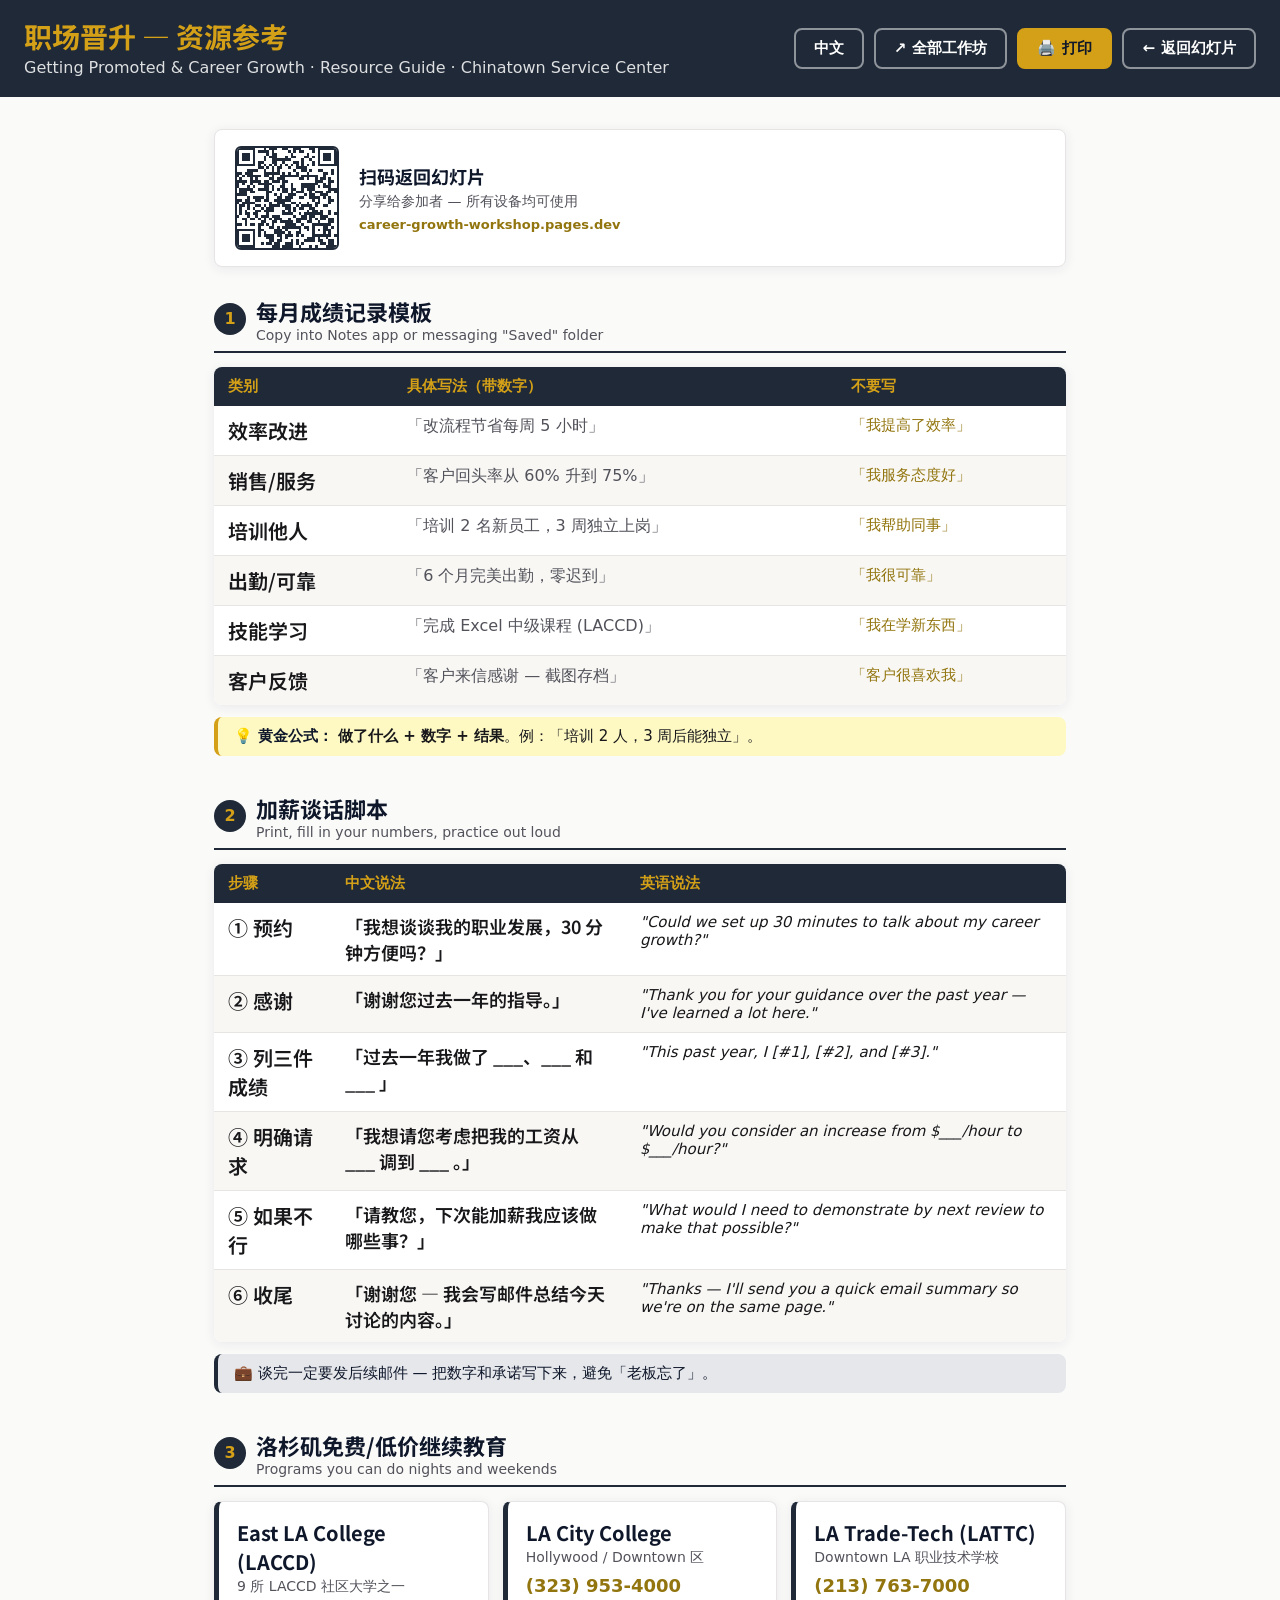
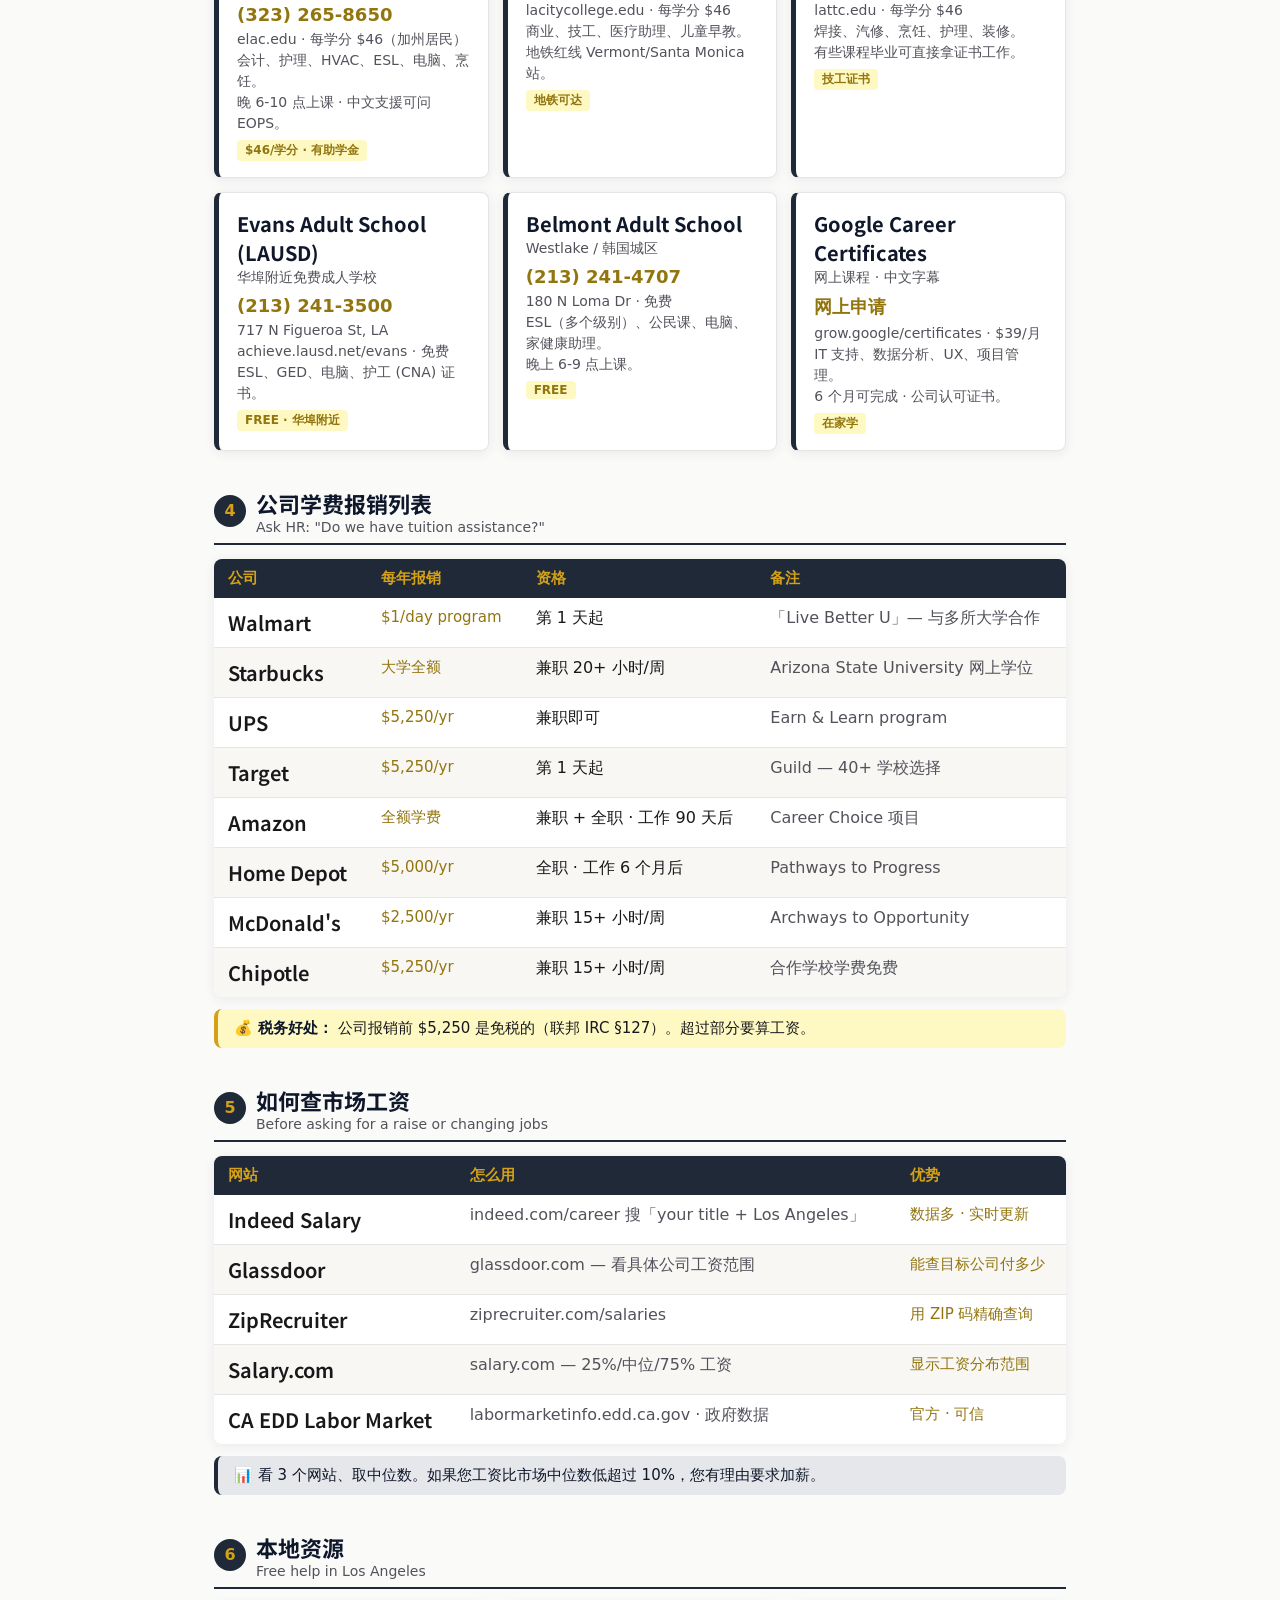
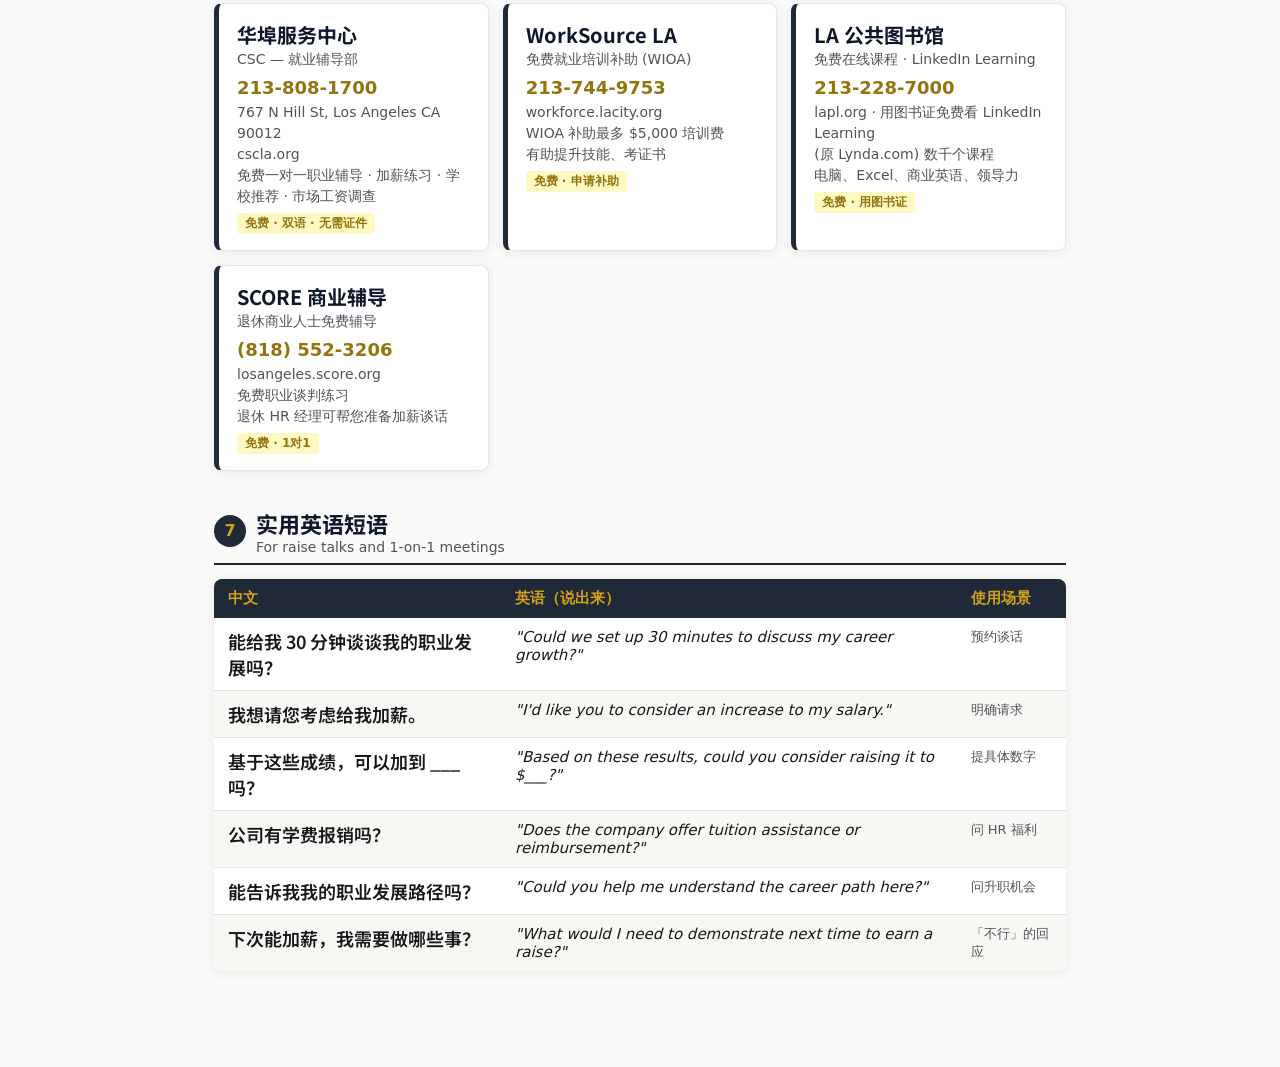
==== resources.html @ 42ffb2ee "Initial commit: 12-slide career growth workshop (W23) - Bilingual zh-CN/en, deep charcoal+gold palet" ====
<!DOCTYPE html>
<html lang="zh-CN">
<head>
  <meta charset="UTF-8">
  <meta name="viewport" content="width=device-width, initial-scale=1.0">
  <title>晋升与成长 资源 · Career Growth Resources — CSC</title>
  <meta name="description" content="Getting promoted and continuing education in LA — performance reviews, raise scripts, LACCD/LAUSD schools, employer tuition aid. Chinatown Service Center.">
  <link rel="canonical" href="https://career-growth-workshop.pages.dev/resources">
  <meta property="og:title" content="晋升与成长 资源 · Career Growth Resources — Chinatown Service Center">
  <meta property="og:description" content="Bilingual career-growth reference — review prep, raise scripts, free/low-cost LA continuing education, employer tuition assistance.">
  <meta property="og:type" content="website">
  <meta property="og:url" content="https://career-growth-workshop.pages.dev/resources">
  <meta name="twitter:card" content="summary_large_image">
  <link rel="icon" href="data:image/svg+xml,<svg xmlns='http://www.w3.org/2000/svg' viewBox='0 0 100 100'><text y='.9em' font-size='90'>📈</text></svg>">
  <link rel="preconnect" href="https://fonts.googleapis.com">
  <link rel="preconnect" href="https://fonts.gstatic.com" crossorigin>
  <link rel="stylesheet" href="https://fonts.googleapis.com/css2?family=Noto+Sans+SC:wght@400;500;700&display=swap">
  <link rel="stylesheet" href="styles.css">
  <link rel="stylesheet" href="print.css">
</head>
<body class="zh resources-body">
<a class="skip-to-main" href="#main-content">跳至主内容 · Skip to main content</a>

<header class="resources-header no-print">
  <div class="resources-title-block">
    <div class="resources-title-zh">职场晋升 — 资源参考</div>
    <div class="resources-title-en">Getting Promoted &amp; Career Growth · Resource Guide · Chinatown Service Center</div>
  </div>
  <div class="header-actions">
    <button class="btn-ghost" id="langToggle" data-action="toggle-lang" aria-label="切换语言 · Toggle language">中文</button>
    <a class="btn-ghost" href="https://csc-workshops.pages.dev" target="_blank" rel="noopener">↗ <span class="zh">全部工作坊</span><span class="en">All workshops</span></a>
    <button class="btn-primary print-btn" data-action="print">🖨️ <span class="zh">打印</span><span class="en">Print</span></button>
    <a class="btn-ghost back-link" href="index.html">← <span class="zh">返回幻灯片</span><span class="en">Back to Slides</span></a>
  </div>
</header>

<main class="resources-page" id="main-content">

  <div class="qr-top-row no-print" id="qr-top-row">
    <div id="qr-top"></div>
    <div class="qr-top-info">
      <div class="qr-top-zh"><span class="zh">扫码返回幻灯片</span><span class="en">Scan to view slides</span></div>
      <div class="qr-top-en"><span class="zh">分享给参加者 — 所有设备均可使用</span><span class="en">Share with participants — works on any device</span></div>
      <div class="qr-top-url">career-growth-workshop.pages.dev</div>
    </div>
  </div>

  <!-- ── Section 1: Wins-Tracking Template ──────────── -->
  <div class="resource-section">
    <div class="section-header">
      <div class="section-num">1</div>
      <div>
        <div class="section-title-zh"><span class="zh">每月成绩记录模板</span><span class="en">Monthly Wins Tracking Template</span></div>
        <div class="section-title-en"><span class="zh">Copy into Notes app or messaging "Saved" folder</span><span class="en">复制到手机 Notes 或微信「文件传输助手」</span></div>
      </div>
    </div>
    <table class="res-table">
      <thead>
        <tr>
          <th><span class="zh">类别</span><span class="en">Category</span></th>
          <th><span class="zh">具体写法（带数字）</span><span class="en">Concrete Examples (with numbers)</span></th>
          <th><span class="zh">不要写</span><span class="en">Avoid</span></th>
        </tr>
      </thead>
      <tbody>
        <tr>
          <td class="zh-cell"><span class="zh">效率改进</span><span class="en">Efficiency wins</span></td>
          <td class="en-cell"><span class="zh">「改流程节省每周 5 小时」</span><span class="en">"Changed process — saved 5 hours/week"</span></td>
          <td class="tip-cell"><span class="zh">「我提高了效率」</span><span class="en">"I improved efficiency"</span></td>
        </tr>
        <tr>
          <td class="zh-cell"><span class="zh">销售/服务</span><span class="en">Sales / service</span></td>
          <td class="en-cell"><span class="zh">「客户回头率从 60% 升到 75%」</span><span class="en">"Repeat customers went from 60% to 75%"</span></td>
          <td class="tip-cell"><span class="zh">「我服务态度好」</span><span class="en">"I have good service"</span></td>
        </tr>
        <tr>
          <td class="zh-cell"><span class="zh">培训他人</span><span class="en">Training others</span></td>
          <td class="en-cell"><span class="zh">「培训 2 名新员工，3 周独立上岗」</span><span class="en">"Trained 2 new hires — both ready in 3 weeks"</span></td>
          <td class="tip-cell"><span class="zh">「我帮助同事」</span><span class="en">"I help coworkers"</span></td>
        </tr>
        <tr>
          <td class="zh-cell"><span class="zh">出勤/可靠</span><span class="en">Attendance / reliability</span></td>
          <td class="en-cell"><span class="zh">「6 个月完美出勤，零迟到」</span><span class="en">"6 months perfect attendance, never late"</span></td>
          <td class="tip-cell"><span class="zh">「我很可靠」</span><span class="en">"I'm reliable"</span></td>
        </tr>
        <tr>
          <td class="zh-cell"><span class="zh">技能学习</span><span class="en">New skills</span></td>
          <td class="en-cell"><span class="zh">「完成 Excel 中级课程 (LACCD)」</span><span class="en">"Finished Excel Intermediate (LACCD)"</span></td>
          <td class="tip-cell"><span class="zh">「我在学新东西」</span><span class="en">"I'm learning new things"</span></td>
        </tr>
        <tr>
          <td class="zh-cell"><span class="zh">客户反馈</span><span class="en">Customer praise</span></td>
          <td class="en-cell"><span class="zh">「客户来信感谢 — 截图存档」</span><span class="en">"Customer thank-you letter — screenshot saved"</span></td>
          <td class="tip-cell"><span class="zh">「客户很喜欢我」</span><span class="en">"Customers like me"</span></td>
        </tr>
      </tbody>
    </table>
    <div style="margin-top:12px;background:var(--accent-light);border-left:4px solid var(--accent);border-radius:8px;padding:10px 16px;font-size:15px;">
      <strong style="color:var(--primary-dark);"><span class="zh">💡 黄金公式：</span><span class="en">💡 Formula: </span></strong>
      <span class="zh"><strong>做了什么 + 数字 + 结果</strong>。例：「培训 2 人，3 周后能独立」。</span>
      <span class="en"><strong>What I did + a number + the result</strong>. Example: "Trained 2 people; both ready in 3 weeks."</span>
    </div>
  </div>

  <!-- ── Section 2: Raise Conversation Script ────────── -->
  <div class="resource-section">
    <div class="section-header">
      <div class="section-num">2</div>
      <div>
        <div class="section-title-zh"><span class="zh">加薪谈话脚本</span><span class="en">Raise Conversation Script</span></div>
        <div class="section-title-en"><span class="zh">Print, fill in your numbers, practice out loud</span><span class="en">打印 · 填入您的数字 · 大声练习</span></div>
      </div>
    </div>
    <table class="res-table">
      <thead>
        <tr>
          <th><span class="zh">步骤</span><span class="en">Step</span></th>
          <th><span class="zh">中文说法</span><span class="en">In Chinese</span></th>
          <th><span class="zh">英语说法</span><span class="en">In English</span></th>
        </tr>
      </thead>
      <tbody>
        <tr>
          <td class="zh-cell"><span class="zh">① 预约</span><span class="en">① Book it</span></td>
          <td class="phrase-row-zh"><span class="zh">「我想谈谈我的职业发展，30 分钟方便吗？」</span><span class="en">"I'd like to discuss my career growth — do you have 30 minutes?"</span></td>
          <td class="phrase-row-en">"Could we set up 30 minutes to talk about my career growth?"</td>
        </tr>
        <tr>
          <td class="zh-cell"><span class="zh">② 感谢</span><span class="en">② Thanks</span></td>
          <td class="phrase-row-zh"><span class="zh">「谢谢您过去一年的指导。」</span><span class="en">"Thank you for your guidance this past year."</span></td>
          <td class="phrase-row-en">"Thank you for your guidance over the past year — I've learned a lot here."</td>
        </tr>
        <tr>
          <td class="zh-cell"><span class="zh">③ 列三件成绩</span><span class="en">③ 3 wins</span></td>
          <td class="phrase-row-zh"><span class="zh">「过去一年我做了 ___、___ 和 ___ 」</span><span class="en">"This year I did ___, ___, and ___."</span></td>
          <td class="phrase-row-en">"This past year, I [#1], [#2], and [#3]."</td>
        </tr>
        <tr>
          <td class="zh-cell"><span class="zh">④ 明确请求</span><span class="en">④ Specific ask</span></td>
          <td class="phrase-row-zh"><span class="zh">「我想请您考虑把我的工资从 ___ 调到 ___ 。」</span><span class="en">"I'd like you to consider raising my pay from ___ to ___."</span></td>
          <td class="phrase-row-en">"Would you consider an increase from $___/hour to $___/hour?"</td>
        </tr>
        <tr>
          <td class="zh-cell"><span class="zh">⑤ 如果不行</span><span class="en">⑤ If "no"</span></td>
          <td class="phrase-row-zh"><span class="zh">「请教您，下次能加薪我应该做哪些事？」</span><span class="en">"What would I need to show next time to earn a raise?"</span></td>
          <td class="phrase-row-en">"What would I need to demonstrate by next review to make that possible?"</td>
        </tr>
        <tr>
          <td class="zh-cell"><span class="zh">⑥ 收尾</span><span class="en">⑥ Close</span></td>
          <td class="phrase-row-zh"><span class="zh">「谢谢您 — 我会写邮件总结今天讨论的内容。」</span><span class="en">"Thank you — I'll send a quick email summary of what we discussed."</span></td>
          <td class="phrase-row-en">"Thanks — I'll send you a quick email summary so we're on the same page."</td>
        </tr>
      </tbody>
    </table>
    <div style="margin-top:12px;background:var(--primary-light);border-left:4px solid var(--primary);border-radius:8px;padding:10px 16px;font-size:15px;color:var(--primary-dark);">
      <span class="zh">💼 谈完一定要发后续邮件 — 把数字和承诺写下来，避免「老板忘了」。</span>
      <span class="en">💼 Always send a follow-up email — write down the numbers and any commitments to prevent "the boss forgot."</span>
    </div>
  </div>

  <!-- ── Section 3: Free/Low-Cost LA Continuing Ed ──── -->
  <div class="resource-section">
    <div class="section-header">
      <div class="section-num">3</div>
      <div>
        <div class="section-title-zh"><span class="zh">洛杉矶免费/低价继续教育</span><span class="en">Free / Low-Cost LA Continuing Education</span></div>
        <div class="section-title-en"><span class="zh">Programs you can do nights and weekends</span><span class="en">您可以晚上或周末上课的项目</span></div>
      </div>
    </div>
    <div class="org-cards">
      <div class="org-card">
        <div class="org-name-zh"><span class="zh">East LA College (LACCD)</span><span class="en">East LA College</span></div>
        <div class="org-name-en"><span class="zh">9 所 LACCD 社区大学之一</span><span class="en">One of 9 LACCD colleges</span></div>
        <div class="org-phone">(323) 265-8650</div>
        <div class="org-detail">
          <span class="zh">elac.edu · 每学分 $46（加州居民）<br>会计、护理、HVAC、ESL、电脑、烹饪。<br>晚 6-10 点上课 · 中文支援可问 EOPS。</span>
          <span class="en">elac.edu · $46/unit (CA residents)<br>Accounting, nursing, HVAC, ESL, computers, culinary.<br>Evening 6-10pm · Ask EOPS for Chinese support.</span>
        </div>
        <div class="org-badge"><span class="zh">$46/学分 · 有助学金</span><span class="en">$46/unit · Financial aid OK</span></div>
      </div>
      <div class="org-card">
        <div class="org-name-zh"><span class="zh">LA City College</span><span class="en">LA City College</span></div>
        <div class="org-name-en"><span class="zh">Hollywood / Downtown 区</span><span class="en">Hollywood / Downtown area</span></div>
        <div class="org-phone">(323) 953-4000</div>
        <div class="org-detail">
          <span class="zh">lacitycollege.edu · 每学分 $46<br>商业、技工、医疗助理、儿童早教。<br>地铁红线 Vermont/Santa Monica 站。</span>
          <span class="en">lacitycollege.edu · $46/unit<br>Business, trades, medical assistant, early childhood.<br>Metro Red Line — Vermont/Santa Monica station.</span>
        </div>
        <div class="org-badge"><span class="zh">地铁可达</span><span class="en">Metro accessible</span></div>
      </div>
      <div class="org-card">
        <div class="org-name-zh"><span class="zh">LA Trade-Tech (LATTC)</span><span class="en">LA Trade-Tech College</span></div>
        <div class="org-name-en"><span class="zh">Downtown LA 职业技术学校</span><span class="en">Downtown LA trade college</span></div>
        <div class="org-phone">(213) 763-7000</div>
        <div class="org-detail">
          <span class="zh">lattc.edu · 每学分 $46<br>焊接、汽修、烹饪、护理、装修。<br>有些课程毕业可直接拿证书工作。</span>
          <span class="en">lattc.edu · $46/unit<br>Welding, auto repair, culinary, nursing, construction.<br>Many programs lead to immediate certification.</span>
        </div>
        <div class="org-badge"><span class="zh">技工证书</span><span class="en">Trade certificates</span></div>
      </div>
      <div class="org-card">
        <div class="org-name-zh"><span class="zh">Evans Adult School (LAUSD)</span><span class="en">Evans Adult School</span></div>
        <div class="org-name-en"><span class="zh">华埠附近免费成人学校</span><span class="en">Free adult school near Chinatown</span></div>
        <div class="org-phone">(213) 241-3500</div>
        <div class="org-detail">
          <span class="zh">717 N Figueroa St, LA<br>achieve.lausd.net/evans · 免费<br>ESL、GED、电脑、护工 (CNA) 证书。</span>
          <span class="en">717 N Figueroa St, LA<br>achieve.lausd.net/evans · Free<br>ESL, GED, computers, CNA certificate.</span>
        </div>
        <div class="org-badge"><span class="zh">FREE · 华埠附近</span><span class="en">FREE · Near Chinatown</span></div>
      </div>
      <div class="org-card">
        <div class="org-name-zh"><span class="zh">Belmont Adult School</span><span class="en">Belmont Adult School</span></div>
        <div class="org-name-en"><span class="zh">Westlake / 韩国城区</span><span class="en">Westlake / Koreatown area</span></div>
        <div class="org-phone">(213) 241-4707</div>
        <div class="org-detail">
          <span class="zh">180 N Loma Dr · 免费<br>ESL（多个级别）、公民课、电脑、家健康助理。<br>晚上 6-9 点上课。</span>
          <span class="en">180 N Loma Dr · Free<br>ESL (multiple levels), citizenship, computers, home health aide.<br>Evening classes 6-9pm.</span>
        </div>
        <div class="org-badge"><span class="zh">FREE</span><span class="en">FREE</span></div>
      </div>
      <div class="org-card">
        <div class="org-name-zh"><span class="zh">Google Career Certificates</span><span class="en">Google Career Certificates</span></div>
        <div class="org-name-en"><span class="zh">网上课程 · 中文字幕</span><span class="en">Online · Chinese subtitles</span></div>
        <div class="org-phone"><span class="zh">网上申请</span><span class="en">Online only</span></div>
        <div class="org-detail">
          <span class="zh">grow.google/certificates · $39/月<br>IT 支持、数据分析、UX、项目管理。<br>6 个月可完成 · 公司认可证书。</span>
          <span class="en">grow.google/certificates · $39/month<br>IT Support, Data Analytics, UX, Project Management.<br>~6 months to finish · Employer-recognized.</span>
        </div>
        <div class="org-badge"><span class="zh">在家学</span><span class="en">Study at home</span></div>
      </div>
    </div>
  </div>

  <!-- ── Section 4: Employer Tuition Assistance ─────── -->
  <div class="resource-section">
    <div class="section-header">
      <div class="section-num">4</div>
      <div>
        <div class="section-title-zh"><span class="zh">公司学费报销列表</span><span class="en">Companies With Tuition Assistance</span></div>
        <div class="section-title-en"><span class="zh">Ask HR: "Do we have tuition assistance?"</span><span class="en">问 HR：「公司有学费报销吗？」</span></div>
      </div>
    </div>
    <table class="res-table">
      <thead>
        <tr>
          <th><span class="zh">公司</span><span class="en">Company</span></th>
          <th><span class="zh">每年报销</span><span class="en">Per Year</span></th>
          <th><span class="zh">资格</span><span class="en">Eligibility</span></th>
          <th><span class="zh">备注</span><span class="en">Notes</span></th>
        </tr>
      </thead>
      <tbody>
        <tr>
          <td class="zh-cell">Walmart</td>
          <td class="tip-cell">$1/day program</td>
          <td><span class="zh">第 1 天起</span><span class="en">From day 1</span></td>
          <td class="en-cell"><span class="zh">「Live Better U」— 与多所大学合作</span><span class="en">"Live Better U" — partner universities</span></td>
        </tr>
        <tr>
          <td class="zh-cell">Starbucks</td>
          <td class="tip-cell"><span class="zh">大学全额</span><span class="en">100% college tuition</span></td>
          <td><span class="zh">兼职 20+ 小时/周</span><span class="en">Part-time 20+ hrs/week</span></td>
          <td class="en-cell"><span class="zh">Arizona State University 网上学位</span><span class="en">Arizona State University online degree</span></td>
        </tr>
        <tr>
          <td class="zh-cell">UPS</td>
          <td class="tip-cell">$5,250/yr</td>
          <td><span class="zh">兼职即可</span><span class="en">Part-time OK</span></td>
          <td class="en-cell"><span class="zh">Earn &amp; Learn program</span><span class="en">Earn &amp; Learn program</span></td>
        </tr>
        <tr>
          <td class="zh-cell">Target</td>
          <td class="tip-cell">$5,250/yr</td>
          <td><span class="zh">第 1 天起</span><span class="en">From day 1</span></td>
          <td class="en-cell"><span class="zh">Guild — 40+ 学校选择</span><span class="en">Guild platform · 40+ schools</span></td>
        </tr>
        <tr>
          <td class="zh-cell">Amazon</td>
          <td class="tip-cell"><span class="zh">全额学费</span><span class="en">Full college tuition</span></td>
          <td><span class="zh">兼职 + 全职 · 工作 90 天后</span><span class="en">Part- &amp; full-time · After 90 days</span></td>
          <td class="en-cell"><span class="zh">Career Choice 项目</span><span class="en">Career Choice program</span></td>
        </tr>
        <tr>
          <td class="zh-cell">Home Depot</td>
          <td class="tip-cell">$5,000/yr</td>
          <td><span class="zh">全职 · 工作 6 个月后</span><span class="en">Full-time · After 6 months</span></td>
          <td class="en-cell"><span class="zh">Pathways to Progress</span><span class="en">Pathways to Progress</span></td>
        </tr>
        <tr>
          <td class="zh-cell">McDonald's</td>
          <td class="tip-cell">$2,500/yr</td>
          <td><span class="zh">兼职 15+ 小时/周</span><span class="en">Part-time 15+ hrs/week</span></td>
          <td class="en-cell"><span class="zh">Archways to Opportunity</span><span class="en">Archways to Opportunity</span></td>
        </tr>
        <tr>
          <td class="zh-cell">Chipotle</td>
          <td class="tip-cell">$5,250/yr</td>
          <td><span class="zh">兼职 15+ 小时/周</span><span class="en">Part-time 15+ hrs/week</span></td>
          <td class="en-cell"><span class="zh">合作学校学费免费</span><span class="en">Tuition-free at partner schools</span></td>
        </tr>
      </tbody>
    </table>
    <div style="margin-top:12px;background:var(--accent-light);border-left:4px solid var(--accent);border-radius:8px;padding:10px 16px;font-size:15px;">
      <strong style="color:var(--primary-dark);"><span class="zh">💰 税务好处：</span><span class="en">💰 Tax break: </span></strong>
      <span class="zh">公司报销前 $5,250 是免税的（联邦 IRC §127）。超过部分要算工资。</span>
      <span class="en">The first $5,250 of employer tuition aid is federal tax-free (IRC §127). Anything above counts as wages.</span>
    </div>
  </div>

  <!-- ── Section 5: Market Pay Research ─────────────── -->
  <div class="resource-section">
    <div class="section-header">
      <div class="section-num">5</div>
      <div>
        <div class="section-title-zh"><span class="zh">如何查市场工资</span><span class="en">How to Research Market Pay</span></div>
        <div class="section-title-en"><span class="zh">Before asking for a raise or changing jobs</span><span class="en">要求加薪或换工作前 — 先查市场行情</span></div>
      </div>
    </div>
    <table class="res-table">
      <thead>
        <tr>
          <th><span class="zh">网站</span><span class="en">Site</span></th>
          <th><span class="zh">怎么用</span><span class="en">How to use</span></th>
          <th><span class="zh">优势</span><span class="en">Strength</span></th>
        </tr>
      </thead>
      <tbody>
        <tr>
          <td class="zh-cell">Indeed Salary</td>
          <td class="en-cell"><span class="zh">indeed.com/career 搜「your title + Los Angeles」</span><span class="en">indeed.com/career — search "your title + Los Angeles"</span></td>
          <td class="tip-cell"><span class="zh">数据多 · 实时更新</span><span class="en">Lots of data · updates daily</span></td>
        </tr>
        <tr>
          <td class="zh-cell">Glassdoor</td>
          <td class="en-cell"><span class="zh">glassdoor.com — 看具体公司工资范围</span><span class="en">glassdoor.com — company-by-company salary ranges</span></td>
          <td class="tip-cell"><span class="zh">能查目标公司付多少</span><span class="en">Shows what specific companies pay</span></td>
        </tr>
        <tr>
          <td class="zh-cell">ZipRecruiter</td>
          <td class="en-cell"><span class="zh">ziprecruiter.com/salaries</span><span class="en">ziprecruiter.com/salaries</span></td>
          <td class="tip-cell"><span class="zh">用 ZIP 码精确查询</span><span class="en">Search by ZIP code precisely</span></td>
        </tr>
        <tr>
          <td class="zh-cell">Salary.com</td>
          <td class="en-cell"><span class="zh">salary.com — 25%/中位/75% 工资</span><span class="en">salary.com — 25th/median/75th percentile</span></td>
          <td class="tip-cell"><span class="zh">显示工资分布范围</span><span class="en">Shows full salary range</span></td>
        </tr>
        <tr>
          <td class="zh-cell">CA EDD Labor Market</td>
          <td class="en-cell"><span class="zh">labormarketinfo.edd.ca.gov · 政府数据</span><span class="en">labormarketinfo.edd.ca.gov · official CA data</span></td>
          <td class="tip-cell"><span class="zh">官方 · 可信</span><span class="en">Government source · trustworthy</span></td>
        </tr>
      </tbody>
    </table>
    <div style="margin-top:12px;background:var(--primary-light);border-left:4px solid var(--primary);border-radius:8px;padding:10px 16px;font-size:15px;color:var(--primary-dark);">
      <span class="zh">📊 看 3 个网站、取中位数。如果您工资比市场中位数低超过 10%，您有理由要求加薪。</span>
      <span class="en">📊 Check 3 sites, take the median. If your pay is 10%+ below the market median, you have grounds to ask for a raise.</span>
    </div>
  </div>

  <!-- ── Section 6: Local Resources ──────────────────── -->
  <div class="resource-section">
    <div class="section-header">
      <div class="section-num">6</div>
      <div>
        <div class="section-title-zh"><span class="zh">本地资源</span><span class="en">Local Resources</span></div>
        <div class="section-title-en"><span class="zh">Free help in Los Angeles</span><span class="en">洛杉矶免费帮助</span></div>
      </div>
    </div>
    <div class="org-cards">
      <div class="org-card">
        <div class="org-name-zh"><span class="zh">华埠服务中心</span><span class="en">Chinatown Service Center</span></div>
        <div class="org-name-en"><span class="zh">CSC — 就业辅导部</span><span class="en">CSC — Employment Services</span></div>
        <div class="org-phone">213-808-1700</div>
        <div class="org-detail">
          <span class="zh">767 N Hill St, Los Angeles CA 90012<br>cscla.org<br>免费一对一职业辅导 · 加薪练习 · 学校推荐 · 市场工资调查</span>
          <span class="en">767 N Hill St, Los Angeles CA 90012<br>cscla.org<br>Free 1-on-1 career counseling · Raise-talk practice · School referrals · Pay research</span>
        </div>
        <div class="org-badge"><span class="zh">免费 · 双语 · 无需证件</span><span class="en">Free · Bilingual · No ID required</span></div>
      </div>
      <div class="org-card">
        <div class="org-name-zh"><span class="zh">WorkSource LA</span><span class="en">WorkSource Centers (LA City)</span></div>
        <div class="org-name-en"><span class="zh">免费就业培训补助 (WIOA)</span><span class="en">Free job-training grants (WIOA)</span></div>
        <div class="org-phone">213-744-9753</div>
        <div class="org-detail">
          <span class="zh">workforce.lacity.org<br>WIOA 补助最多 $5,000 培训费<br>有助提升技能、考证书</span>
          <span class="en">workforce.lacity.org<br>WIOA grants up to $5,000 for training<br>Helps cover certificate &amp; trade programs</span>
        </div>
        <div class="org-badge"><span class="zh">免费 · 申请补助</span><span class="en">Free · Apply for grant</span></div>
      </div>
      <div class="org-card">
        <div class="org-name-zh"><span class="zh">LA 公共图书馆</span><span class="en">LA Public Library</span></div>
        <div class="org-name-en"><span class="zh">免费在线课程 · LinkedIn Learning</span><span class="en">Free online courses · LinkedIn Learning</span></div>
        <div class="org-phone">213-228-7000</div>
        <div class="org-detail">
          <span class="zh">lapl.org · 用图书证免费看 LinkedIn Learning<br>(原 Lynda.com) 数千个课程<br>电脑、Excel、商业英语、领导力</span>
          <span class="en">lapl.org · Free LinkedIn Learning with library card<br>(formerly Lynda.com) — thousands of courses<br>Computers, Excel, business English, leadership</span>
        </div>
        <div class="org-badge"><span class="zh">免费 · 用图书证</span><span class="en">Free · With library card</span></div>
      </div>
      <div class="org-card">
        <div class="org-name-zh"><span class="zh">SCORE 商业辅导</span><span class="en">SCORE LA — Free Mentors</span></div>
        <div class="org-name-en"><span class="zh">退休商业人士免费辅导</span><span class="en">Retired execs offer free advice</span></div>
        <div class="org-phone">(818) 552-3206</div>
        <div class="org-detail">
          <span class="zh">losangeles.score.org<br>免费职业谈判练习<br>退休 HR 经理可帮您准备加薪谈话</span>
          <span class="en">losangeles.score.org<br>Free negotiation practice sessions<br>Retired HR managers can rehearse raise talks</span>
        </div>
        <div class="org-badge"><span class="zh">免费 · 1对1</span><span class="en">Free · 1-on-1</span></div>
      </div>
    </div>
  </div>

  <!-- ── Section 7: English Phrases ──────────────────── -->
  <div class="resource-section">
    <div class="section-header">
      <div class="section-num">7</div>
      <div>
        <div class="section-title-zh"><span class="zh">实用英语短语</span><span class="en">Useful English Phrases</span></div>
        <div class="section-title-en"><span class="zh">For raise talks and 1-on-1 meetings</span><span class="en">加薪谈话和一对一会议常用</span></div>
      </div>
    </div>
    <table class="res-table">
      <thead>
        <tr>
          <th><span class="zh">中文</span><span class="en">Chinese</span></th>
          <th><span class="zh">英语（说出来）</span><span class="en">English (say this)</span></th>
          <th><span class="zh">使用场景</span><span class="en">When to use</span></th>
        </tr>
      </thead>
      <tbody>
        <tr>
          <td class="phrase-row-zh"><span class="zh">能给我 30 分钟谈谈我的职业发展吗？</span><span class="en">Can we set 30 minutes to discuss my career growth?</span></td>
          <td class="phrase-row-en">"Could we set up 30 minutes to discuss my career growth?"</td>
          <td class="phrase-row-note"><span class="zh">预约谈话</span><span class="en">Booking the meeting</span></td>
        </tr>
        <tr>
          <td class="phrase-row-zh"><span class="zh">我想请您考虑给我加薪。</span><span class="en">I'd like you to consider a raise for me.</span></td>
          <td class="phrase-row-en">"I'd like you to consider an increase to my salary."</td>
          <td class="phrase-row-note"><span class="zh">明确请求</span><span class="en">Making the ask</span></td>
        </tr>
        <tr>
          <td class="phrase-row-zh"><span class="zh">基于这些成绩，可以加到 ___ 吗？</span><span class="en">Based on these results, could you raise it to ___ ?</span></td>
          <td class="phrase-row-en">"Based on these results, could you consider raising it to $___?"</td>
          <td class="phrase-row-note"><span class="zh">提具体数字</span><span class="en">Stating your number</span></td>
        </tr>
        <tr>
          <td class="phrase-row-zh"><span class="zh">公司有学费报销吗？</span><span class="en">Does the company offer tuition assistance?</span></td>
          <td class="phrase-row-en">"Does the company offer tuition assistance or reimbursement?"</td>
          <td class="phrase-row-note"><span class="zh">问 HR 福利</span><span class="en">Asking HR about benefits</span></td>
        </tr>
        <tr>
          <td class="phrase-row-zh"><span class="zh">能告诉我我的职业发展路径吗？</span><span class="en">Could you tell me my career path here?</span></td>
          <td class="phrase-row-en">"Could you help me understand the career path here?"</td>
          <td class="phrase-row-note"><span class="zh">问升职机会</span><span class="en">Asking about promotion</span></td>
        </tr>
        <tr>
          <td class="phrase-row-zh"><span class="zh">下次能加薪，我需要做哪些事？</span><span class="en">What would I need to demonstrate for a raise next time?</span></td>
          <td class="phrase-row-en">"What would I need to demonstrate next time to earn a raise?"</td>
          <td class="phrase-row-note"><span class="zh">「不行」的回应</span><span class="en">When boss says "not now"</span></td>
        </tr>
      </tbody>
    </table>
  </div>

</main>

<script src="qrcode.min.js"></script>
<script src="resources.js"></script>
</body>
</html>
---- styles.css ----
/* ─── CSS Custom Properties ─────────────────────────────── */
:root {
  --bg:           #fafaf9;
  --surface:      #ffffff;
  --primary:      #1f2937;
  --primary-dark: #0f172a;
  --primary-light:#e5e7eb;
  --accent:       #d4a017;
  --accent-text:  #92750e;
  --accent-light: #fef9c3;
  --text:         #18181b;
  --text-sub:     #52525b;
  --border:       #e7e5e4;
  --shadow:       0 2px 12px rgba(31,41,55,0.08);
  --radius-card:  8px;
  --radius-activity: 12px;
  --radius-btn:   8px;
  --transition:   200ms ease;
  /* Activity match-state colors (concrete vs vague wins) */
  --concrete:       #047857;
  --concrete-bg:    #d1fae5;
  --concrete-dark:  #065f46;
  --vague:          #b45309;
  --vague-bg:       #fef3c7;
  --vague-dark:     #92400e;
}

/* ─── Slide Transition ──────────────────────────────────── */
@keyframes slideFadeIn {
  from { opacity: 0; transform: translateY(6px); }
  to   { opacity: 1; transform: translateY(0); }
}

/* ─── Reset ─────────────────────────────────────────────── */
*, *::before, *::after { box-sizing: border-box; margin: 0; padding: 0; }
html { font-size: 16px; }
body {
  font-family: -apple-system, BlinkMacSystemFont, "Segoe UI", system-ui, sans-serif;
  background: var(--bg);
  color: var(--text);
  height: 100dvh;
  overflow: hidden;
  display: flex;
  flex-direction: column;
}

/* ─── Language Visibility ───────────────────────────────── */
body.zh .en { display: none !important; }
body:not(.zh) .zh { display: none !important; }

/* ─── Suppress focus ring on programmatic heading focus ─── */
h1:focus:not(:focus-visible),
h2:focus:not(:focus-visible) { outline: none; }
[tabindex="-1"]:focus { outline: none; }

/* ─── Explicit focus-visible for interactive elements ───── */
.nav-btn:focus-visible,
.reveal-btn:focus-visible,
.lang-toggle:focus-visible {
  outline: 3px solid #fff;
  outline-offset: 2px;
}
a:focus-visible {
  outline: 3px solid var(--accent);
  outline-offset: 2px;
  border-radius: 2px;
}

/* ─── Skip Link ─────────────────────────────────────────── */
.skip-to-main {
  position: absolute;
  left: -9999px;
  top: 0;
  background: var(--primary);
  color: #fff;
  padding: 8px 16px;
  z-index: 100;
  border-radius: 0 0 8px 0;
}
.skip-to-main:focus { left: 0; }

/* ─── Noscript ──────────────────────────────────────────── */
.noscript-msg {
  position: fixed; inset: 0;
  display: flex; align-items: center; justify-content: center;
  background: var(--bg); font-size: 1.25rem;
  padding: 2rem; text-align: center;
}

/* ─── Header ────────────────────────────────────────────── */
.slide-header {
  display: flex;
  align-items: center;
  justify-content: space-between;
  padding: 10px 20px;
  background: var(--primary);
  color: #fff;
  flex-shrink: 0;
  min-height: 44px;
}
.section-label {
  font-size: 14px;
  font-weight: 600;
  letter-spacing: 0.03em;
  opacity: 0.9;
}
.slide-counter {
  font-size: 14px;
  font-weight: 600;
  background: rgba(255,255,255,0.18);
  padding: 3px 10px;
  border-radius: 20px;
}

/* ─── Header Right Group ────────────────────────────────── */
.header-right {
  display: flex;
  align-items: center;
  gap: 10px;
}

/* ─── Language Toggle ───────────────────────────────────── */
.lang-toggle {
  background: rgba(212,160,23,0.85);
  color: #1f2937;
  border: 1.5px solid rgba(212,160,23,1);
  border-radius: var(--radius-btn);
  padding: 4px 12px;
  font-size: 13px;
  font-weight: 700;
  cursor: pointer;
  transition: background var(--transition);
  line-height: 1.4;
  flex-shrink: 0;
}
.lang-toggle:hover { background: var(--accent); }

/* ─── Slides Area ───────────────────────────────────────── */
.slides-area {
  flex: 1;
  position: relative;
  overflow: hidden;
}

/* ─── Slide Base ────────────────────────────────────────── */
.slide {
  display: none;
  position: absolute;
  inset: 0;
  background: var(--bg);
  overflow-y: auto;
  padding: 32px 40px 24px;
}
.slide.active { display: flex; flex-direction: column; animation: slideFadeIn 220ms ease-out; }
.slide-centered { align-items: center; text-align: center; }
.slide-inner { width: 100%; max-width: 1100px; margin: 0 auto; }
.slide-centered .slide-inner { display: flex; flex-direction: column; align-items: center; }

/* ─── Title Slide ───────────────────────────────────────── */
.title-slide {
  background: radial-gradient(ellipse at 70% 30%, #374151 0%, var(--primary) 55%, var(--primary-dark) 100%);
  justify-content: center;
  color: #fff;
}
.title-slide .slide-inner { text-align: center; }
.csc-name {
  font-size: 18px;
  font-weight: 500;
  opacity: 0.82;
  margin-bottom: 24px;
  letter-spacing: 0.04em;
  color: var(--accent);
}
.main-title {
  font-family: "PingFang SC", "Noto Sans SC", "Microsoft YaHei", sans-serif;
  font-size: 64px;
  font-weight: 700;
  line-height: 1.2;
  margin-bottom: 12px;
  text-shadow: 0 2px 8px rgba(0,0,0,0.3);
}
.main-subtitle {
  font-size: 32px;
  font-weight: 400;
  opacity: 0.92;
  margin-bottom: 32px;
}
.date-line { font-size: 18px; opacity: 0.72; margin-bottom: 36px; }
.start-hint {
  display: inline-block;
  font-size: 16px;
  opacity: 0.85;
  background: rgba(212,160,23,0.18);
  padding: 6px 16px;
  border-radius: 20px;
  border: 1px solid rgba(212,160,23,0.5);
}

/* ─── Topic Badge ───────────────────────────────────────── */
.topic-badge svg { vertical-align: middle; }
.topic-badge {
  display: inline-flex;
  align-items: center;
  gap: 6px;
  background: var(--accent-light);
  color: var(--accent-text);
  font-size: 14px;
  font-weight: 700;
  padding: 5px 14px;
  border-radius: 20px;
  margin-bottom: 16px;
  text-transform: uppercase;
  letter-spacing: 0.04em;
}

/* ─── Slide Headings ────────────────────────────────────── */
.zh-headline {
  font-family: "PingFang SC", "Noto Sans SC", "Microsoft YaHei", sans-serif;
  font-size: 48px;
  font-weight: 700;
  color: var(--primary-dark);
  line-height: 1.2;
  margin-bottom: 6px;
}
.en-subtitle {
  font-size: 22px;
  font-weight: 500;
  color: var(--text-sub);
  margin-bottom: 24px;
  line-height: 1.4;
}

/* ─── Reveal Button ─────────────────────────────────────── */
.reveal-btn {
  background: var(--accent);
  color: var(--primary-dark);
  border: none;
  border-radius: var(--radius-btn);
  padding: 14px 32px;
  font-size: 20px;
  font-weight: 800;
  cursor: pointer;
  transition: background var(--transition), transform var(--transition);
  font-family: "PingFang SC", "Noto Sans SC", "Microsoft YaHei", -apple-system, sans-serif;
  margin-top: 12px;
}
.reveal-btn:hover { background: #b8860b; transform: translateY(-1px); }
.reveal-btn:disabled { background: var(--border); color: var(--text-sub); cursor: not-allowed; transform: none; }

/* ─── Agenda Grid ───────────────────────────────────────── */
.agenda-grid {
  display: grid;
  grid-template-columns: repeat(3, 1fr);
  gap: 20px;
  width: 100%;
  margin-top: 8px;
}
.agenda-card {
  background: var(--surface);
  border: 1.5px solid var(--border);
  border-radius: var(--radius-card);
  padding: 28px 20px;
  text-align: center;
  box-shadow: var(--shadow);
}
.agenda-num {
  font-size: 20px;
  font-weight: 900;
  color: var(--accent);
  margin-bottom: 8px;
}
.agenda-icon { display: block; margin: 0 auto 12px; color: var(--accent); }
.agenda-zh {
  font-family: "PingFang SC", "Noto Sans SC", "Microsoft YaHei", sans-serif;
  font-size: 28px;
  font-weight: 700;
  color: var(--primary-dark);
  margin-bottom: 6px;
}
.agenda-en { font-size: 16px; color: var(--text-sub); }

/* ─── Generic Info Cards ────────────────────────────────── */
.info-grid {
  display: grid;
  grid-template-columns: 1fr 1fr;
  gap: 14px;
  width: 100%;
  margin-bottom: 14px;
}
.info-card {
  background: var(--surface);
  border: 1.5px solid var(--border);
  border-left: 5px solid var(--primary);
  border-radius: var(--radius-card);
  padding: 16px 18px;
  box-shadow: var(--shadow);
}
.info-card.accent { border-left-color: var(--accent); }
.info-card.warn { border-left-color: #b91c1c; }
.info-card.good { border-left-color: var(--concrete); }
.info-card-title {
  font-family: "PingFang SC", "Noto Sans SC", "Microsoft YaHei", sans-serif;
  font-size: 22px;
  font-weight: 700;
  color: var(--primary-dark);
  margin-bottom: 6px;
}
.info-card.warn .info-card-title { color: #b91c1c; }
.info-card.good .info-card-title { color: var(--concrete-dark); }
.info-card.accent .info-card-title { color: var(--accent-text); }
.info-card-text {
  font-size: 16px;
  color: var(--text);
  line-height: 1.5;
}
.info-card-text strong { color: var(--primary-dark); }

/* ─── Callout Rule ──────────────────────────────────────── */
.tax-rule {
  background: var(--accent-light);
  border-left: 4px solid var(--accent);
  border-radius: var(--radius-card);
  padding: 14px 18px;
  width: 100%;
}
.tax-rule-zh {
  font-family: "PingFang SC", "Noto Sans SC", "Microsoft YaHei", sans-serif;
  font-size: 22px;
  font-weight: 700;
  color: var(--primary-dark);
  margin-bottom: 4px;
}
.tax-rule-en { font-size: 16px; color: var(--text-sub); line-height: 1.5; }

/* ─── Slide 3 — Review Cycle Timeline ────────────────────── */
.cycle-grid {
  display: grid;
  grid-template-columns: repeat(2, 1fr);
  gap: 14px;
  width: 100%;
  margin-bottom: 14px;
}
.cycle-card {
  background: var(--surface);
  border: 1.5px solid var(--border);
  border-top: 4px solid var(--accent);
  border-radius: var(--radius-card);
  padding: 18px 20px;
  box-shadow: var(--shadow);
}
.cycle-title-zh {
  font-family: "PingFang SC", "Noto Sans SC", "Microsoft YaHei", sans-serif;
  font-size: 24px;
  font-weight: 700;
  color: var(--primary-dark);
  margin-bottom: 4px;
}
.cycle-title-en {
  font-size: 14px;
  color: var(--text-sub);
  margin-bottom: 10px;
}
.cycle-desc {
  font-size: 16px;
  color: var(--text);
  line-height: 1.5;
}

.boss-criteria {
  background: var(--surface);
  border: 1.5px solid var(--border);
  border-radius: var(--radius-card);
  padding: 16px 20px;
  box-shadow: var(--shadow);
  width: 100%;
}
.criteria-title {
  font-family: "PingFang SC", "Noto Sans SC", "Microsoft YaHei", sans-serif;
  font-size: 22px;
  font-weight: 700;
  color: var(--primary-dark);
  margin-bottom: 12px;
  padding-bottom: 8px;
  border-bottom: 2px solid var(--accent);
}
.criteria-list {
  display: grid;
  grid-template-columns: repeat(2, 1fr);
  gap: 10px 24px;
  list-style: none;
}
.criteria-list li {
  font-size: 17px;
  color: var(--text);
  padding-left: 24px;
  position: relative;
  line-height: 1.4;
}
.criteria-list li::before {
  content: "★";
  position: absolute;
  left: 0;
  color: var(--accent);
  font-weight: 900;
}

/* ─── Slide 4 — Wins Tracker ────────────────────────────── */
.wins-grid {
  display: grid;
  grid-template-columns: 1fr 1fr;
  gap: 16px;
  width: 100%;
  margin-bottom: 14px;
}
.wins-phone {
  background: var(--surface);
  border: 2px solid var(--primary);
  border-radius: 18px;
  padding: 18px 16px;
  box-shadow: var(--shadow);
  font-family: "PingFang SC", "Noto Sans SC", "Microsoft YaHei", monospace;
}
.wins-phone-header {
  background: var(--primary);
  color: var(--accent);
  padding: 8px 12px;
  border-radius: 8px;
  font-size: 16px;
  font-weight: 700;
  margin-bottom: 12px;
  text-align: center;
}
.wins-phone-list { list-style: none; display: flex; flex-direction: column; gap: 8px; }
.wins-phone-list li {
  background: var(--bg);
  border-left: 4px solid var(--accent);
  padding: 8px 12px;
  font-size: 15px;
  color: var(--text);
  border-radius: 4px;
  line-height: 1.4;
}
.wins-phone-list li::before {
  content: "✓ ";
  color: var(--concrete);
  font-weight: 900;
}
.wins-rules {
  background: var(--surface);
  border: 1.5px solid var(--border);
  border-radius: var(--radius-card);
  padding: 18px 20px;
  box-shadow: var(--shadow);
}
.wins-rules-title {
  font-family: "PingFang SC", "Noto Sans SC", "Microsoft YaHei", sans-serif;
  font-size: 22px;
  font-weight: 700;
  color: var(--primary-dark);
  margin-bottom: 10px;
}
.wins-rules-list {
  list-style: none;
  display: flex;
  flex-direction: column;
  gap: 10px;
}
.wins-rules-list li {
  font-size: 16px;
  color: var(--text);
  padding-left: 26px;
  position: relative;
  line-height: 1.45;
}
.wins-rules-list li::before {
  content: counter(rule);
  counter-increment: rule;
  position: absolute;
  left: 0;
  top: 0;
  width: 20px;
  height: 20px;
  background: var(--accent);
  color: var(--primary-dark);
  font-weight: 800;
  font-size: 12px;
  border-radius: 50%;
  display: flex;
  align-items: center;
  justify-content: center;
}
.wins-rules-list { counter-reset: rule; }

/* ─── Slide 5 — Concrete vs Vague (two-phase) ───────────── */
.activity-slide { background: #f5f5f4; }
.activity-slide .topic-badge {
  background: var(--accent-light);
  color: var(--accent-text);
}
.activity-slide .zh-headline,
.activity-slide .en-subtitle {
  color: var(--primary-dark);
}

.win-cards {
  display: grid;
  grid-template-columns: repeat(2, 1fr);
  gap: 12px;
  width: 100%;
  margin-bottom: 18px;
}
.win-card {
  background: var(--surface);
  border: 2px solid var(--border);
  border-radius: var(--radius-activity);
  padding: 14px 16px;
  box-shadow: var(--shadow);
  transition: border-color var(--transition), background var(--transition);
  position: relative;
  text-align: left;
}
.win-card-label {
  display: inline-block;
  background: var(--primary);
  color: #fff;
  font-size: 11px;
  font-weight: 800;
  padding: 2px 8px;
  border-radius: 4px;
  letter-spacing: 0.05em;
  margin-bottom: 8px;
}
.win-card-text {
  font-family: "PingFang SC", "Noto Sans SC", "Microsoft YaHei", sans-serif;
  font-size: 18px;
  font-weight: 600;
  color: var(--text);
  line-height: 1.4;
  margin-bottom: 4px;
}
.win-card-en {
  font-size: 13px;
  color: var(--text-sub);
  line-height: 1.4;
  font-style: italic;
}
.activity-slide[data-phase="answer"] .win-card.concrete {
  border-color: var(--concrete);
  background: var(--concrete-bg);
}
.activity-slide[data-phase="answer"] .win-card.concrete .win-card-label {
  background: var(--concrete);
}
.activity-slide[data-phase="answer"] .win-card.concrete::after {
  content: "✓";
  position: absolute;
  top: -10px;
  right: -10px;
  background: var(--concrete);
  color: #fff;
  width: 26px;
  height: 26px;
  border-radius: 50%;
  display: flex;
  align-items: center;
  justify-content: center;
  font-weight: 900;
  font-size: 15px;
  box-shadow: 0 2px 6px rgba(0,0,0,0.15);
}
.activity-slide[data-phase="answer"] .win-card.vague {
  border-color: var(--vague);
  background: var(--vague-bg);
}
.activity-slide[data-phase="answer"] .win-card.vague .win-card-label {
  background: var(--vague);
}

.activity-answer-box {
  display: none;
  width: 100%;
  background: var(--surface);
  border: 2px solid var(--concrete);
  border-radius: 12px;
  padding: 14px 18px;
  margin-top: 4px;
  text-align: left;
}
.activity-answer-title {
  font-weight: 800;
  color: var(--concrete-dark);
  font-size: 18px;
  margin-bottom: 8px;
}
.activity-answer-text {
  font-size: 15px;
  color: var(--text);
  line-height: 1.5;
}

.vote-prompt {
  font-size: 18px;
  color: var(--primary-dark);
  font-weight: 700;
  margin-bottom: 12px;
}

/* ─── Slide 6 — When to Ask (timeline + warn) ───────────── */
.timing-row {
  display: grid;
  grid-template-columns: 1fr 1fr 1fr;
  gap: 14px;
  width: 100%;
  margin-bottom: 14px;
}
.timing-card {
  background: var(--surface);
  border: 1.5px solid var(--border);
  border-radius: var(--radius-card);
  padding: 16px;
  text-align: center;
  box-shadow: var(--shadow);
  position: relative;
}
.timing-card.go { border-top: 5px solid var(--concrete); }
.timing-card.no { border-top: 5px solid #b91c1c; }
.timing-icon {
  width: 48px;
  height: 48px;
  margin: 0 auto 10px;
  display: flex;
  align-items: center;
  justify-content: center;
  border-radius: 50%;
  font-size: 24px;
  font-weight: 900;
}
.timing-card.go .timing-icon { background: var(--concrete-bg); color: var(--concrete); }
.timing-card.no .timing-icon { background: #fee2e2; color: #b91c1c; }
.timing-title-zh {
  font-family: "PingFang SC", "Noto Sans SC", "Microsoft YaHei", sans-serif;
  font-size: 22px;
  font-weight: 700;
  color: var(--primary-dark);
  margin-bottom: 4px;
}
.timing-title-en { font-size: 14px; color: var(--text-sub); margin-bottom: 8px; }
.timing-desc { font-size: 14px; color: var(--text); line-height: 1.45; }

/* ─── Slide 7 — Script ──────────────────────────────────── */
.script-block {
  background: var(--surface);
  border: 1.5px solid var(--border);
  border-left: 5px solid var(--accent);
  border-radius: var(--radius-card);
  padding: 18px 20px;
  box-shadow: var(--shadow);
  width: 100%;
  margin-bottom: 12px;
}
.script-step {
  font-family: "PingFang SC", "Noto Sans SC", "Microsoft YaHei", sans-serif;
  font-size: 13px;
  font-weight: 800;
  color: var(--accent-text);
  letter-spacing: 0.06em;
  text-transform: uppercase;
  margin-bottom: 8px;
}
.script-zh {
  font-family: "PingFang SC", "Noto Sans SC", "Microsoft YaHei", sans-serif;
  font-size: 22px;
  font-weight: 700;
  color: var(--text);
  line-height: 1.45;
  margin-bottom: 6px;
}
.script-en {
  font-size: 17px;
  color: var(--text-sub);
  line-height: 1.5;
  font-style: italic;
}

/* ─── Slide 8 — True/False Quiz ─────────────────────────── */
.quiz-question {
  background: var(--surface);
  border: 2px solid var(--border);
  border-radius: var(--radius-activity);
  padding: 20px 24px;
  margin-bottom: 16px;
  width: 100%;
  max-width: 820px;
  box-shadow: var(--shadow);
}
.quiz-q-zh {
  font-family: "PingFang SC", "Noto Sans SC", "Microsoft YaHei", sans-serif;
  font-size: 26px;
  font-weight: 700;
  color: var(--text);
  margin-bottom: 6px;
  line-height: 1.3;
}
.quiz-q-en { font-size: 16px; color: var(--text-sub); line-height: 1.4; }

.answer-block {
  background: var(--surface);
  border: 2px solid var(--accent);
  border-radius: var(--radius-activity);
  padding: 16px 22px;
  width: 100%;
  max-width: 820px;
  margin-bottom: 12px;
  display: none;
  text-align: left;
}
.verdict-badge {
  display: inline-flex;
  align-items: center;
  gap: 6px;
  padding: 6px 16px;
  border-radius: 6px;
  font-size: 18px;
  font-weight: 800;
  margin-bottom: 10px;
}
.verdict-false { background: #fdecea; color: #c62828; border: 2px solid #ef9a9a; }
.verdict-true  { background: #e8f5e9; color: #2e7d32; border: 2px solid #a5d6a7; }
.answer-explanation-zh {
  font-family: "PingFang SC", "Noto Sans SC", "Microsoft YaHei", sans-serif;
  font-size: 22px;
  font-weight: 700;
  color: var(--text);
  margin-bottom: 6px;
  line-height: 1.3;
}
.answer-explanation-en {
  font-size: 16px;
  color: var(--text-sub);
  line-height: 1.5;
}
.q2-block, .q3-block { display: none; width: 100%; max-width: 820px; }

/* ─── Slide 9 — Relationships ───────────────────────────── */
.rel-grid {
  display: grid;
  grid-template-columns: repeat(3, 1fr);
  gap: 14px;
  width: 100%;
  margin-bottom: 14px;
}
.rel-card {
  background: var(--surface);
  border: 1.5px solid var(--border);
  border-radius: var(--radius-card);
  padding: 18px 16px;
  box-shadow: var(--shadow);
  text-align: center;
}
.rel-icon {
  width: 56px;
  height: 56px;
  border-radius: 50%;
  background: var(--accent-light);
  color: var(--accent-text);
  display: flex;
  align-items: center;
  justify-content: center;
  margin: 0 auto 10px;
}
.rel-title-zh {
  font-family: "PingFang SC", "Noto Sans SC", "Microsoft YaHei", sans-serif;
  font-size: 22px;
  font-weight: 700;
  color: var(--primary-dark);
  margin-bottom: 4px;
}
.rel-title-en { font-size: 14px; color: var(--text-sub); margin-bottom: 8px; }
.rel-desc { font-size: 15px; color: var(--text); line-height: 1.45; text-align: left; }

/* ─── Slide 10 — Continuing Education ───────────────────── */
.edu-grid {
  display: grid;
  grid-template-columns: repeat(2, 1fr);
  gap: 14px;
  width: 100%;
}
.edu-card {
  background: var(--surface);
  border: 1.5px solid var(--border);
  border-radius: var(--radius-card);
  padding: 16px 18px;
  box-shadow: var(--shadow);
  display: flex;
  gap: 14px;
  align-items: flex-start;
}
.edu-icon {
  flex-shrink: 0;
  width: 48px;
  height: 48px;
  border-radius: 8px;
  background: var(--primary);
  color: var(--accent);
  display: flex;
  align-items: center;
  justify-content: center;
}
.edu-name-zh {
  font-family: "PingFang SC", "Noto Sans SC", "Microsoft YaHei", sans-serif;
  font-size: 22px;
  font-weight: 700;
  color: var(--text);
  margin-bottom: 2px;
}
.edu-name-en {
  font-size: 14px;
  color: var(--text-sub);
  margin-bottom: 6px;
}
.edu-desc { font-size: 14px; color: var(--text); line-height: 1.5; }
.edu-pill {
  display: inline-block;
  margin-top: 6px;
  background: var(--accent-light);
  color: var(--accent-text);
  font-size: 12px;
  font-weight: 800;
  padding: 2px 8px;
  border-radius: 4px;
}

/* ─── Slide 11 — Stay vs Go ─────────────────────────────── */
.stay-go {
  display: grid;
  grid-template-columns: 1fr 1fr;
  gap: 16px;
  width: 100%;
}
.stay-col, .go-col {
  background: var(--surface);
  border: 1.5px solid var(--border);
  border-radius: var(--radius-card);
  padding: 18px 20px;
  box-shadow: var(--shadow);
}
.stay-col { border-top: 5px solid var(--concrete); }
.go-col { border-top: 5px solid var(--accent); }
.stay-go-header {
  display: flex;
  align-items: center;
  gap: 10px;
  margin-bottom: 12px;
  padding-bottom: 8px;
  border-bottom: 2px solid var(--border);
}
.stay-go-icon {
  width: 36px;
  height: 36px;
  border-radius: 8px;
  display: flex;
  align-items: center;
  justify-content: center;
  flex-shrink: 0;
}
.stay-col .stay-go-icon { background: var(--concrete-bg); color: var(--concrete); }
.go-col .stay-go-icon { background: var(--accent-light); color: var(--accent-text); }
.stay-go-title {
  font-family: "PingFang SC", "Noto Sans SC", "Microsoft YaHei", sans-serif;
  font-size: 22px;
  font-weight: 700;
  color: var(--primary-dark);
}
.stay-go-en {
  font-size: 14px;
  color: var(--text-sub);
  margin-top: 2px;
}
.stay-go-list { list-style: none; display: flex; flex-direction: column; gap: 8px; }
.stay-go-list li {
  font-size: 16px;
  color: var(--text);
  padding-left: 22px;
  position: relative;
  line-height: 1.45;
}
.stay-col .stay-go-list li::before { content: "✓"; color: var(--concrete); position: absolute; left: 0; font-weight: 800; }
.go-col .stay-go-list li::before { content: "→"; color: var(--accent-text); position: absolute; left: 0; font-weight: 800; }

/* ─── Slide 12 — Services + Resources ───────────────────── */
.service-grid {
  display: grid;
  grid-template-columns: repeat(auto-fit, minmax(180px, 1fr));
  gap: 14px;
  width: 100%;
  margin-bottom: 16px;
}
.service-card {
  background: var(--surface);
  border: 1.5px solid var(--border);
  border-radius: var(--radius-card);
  padding: 18px 14px;
  text-align: center;
  box-shadow: var(--shadow);
}
.service-icon { display: flex; justify-content: center; margin-bottom: 8px; color: var(--accent-text); }
.service-zh {
  font-family: "PingFang SC", "Noto Sans SC", "Microsoft YaHei", sans-serif;
  font-size: 22px;
  font-weight: 700;
  color: var(--primary-dark);
  margin-bottom: 4px;
}
.service-en { font-size: 14px; color: var(--text-sub); }
.csc-cta {
  background: var(--primary);
  color: #fff;
  border-radius: var(--radius-card);
  padding: 14px 24px;
  text-align: center;
  width: 100%;
}
.cta-zh {
  font-family: "PingFang SC", "Noto Sans SC", "Microsoft YaHei", sans-serif;
  font-size: 24px;
  font-weight: 700;
  margin-bottom: 6px;
  color: var(--accent);
}
.cta-en { font-size: 16px; opacity: 0.92; }
.cta-address { font-size: 15px; opacity: 0.82; margin-top: 6px; }

.qr-row {
  display: flex;
  align-items: center;
  gap: 24px;
  margin-top: 16px;
  width: 100%;
  max-width: 640px;
}
.qr-row #qr-container canvas,
.qr-row #qr-container img { border-radius: 0; border: 3px solid var(--primary); }
.qr-zh {
  font-family: "PingFang SC", "Noto Sans SC", "Microsoft YaHei", sans-serif;
  font-size: 22px;
  font-weight: 700;
  color: var(--primary-dark);
  margin-bottom: 6px;
}
.qr-en { font-size: 15px; color: var(--text-sub); margin-bottom: 4px; }
.qr-url { font-size: 14px; color: var(--accent-text); font-weight: 700; word-break: break-all; }
.qr-url a { color: inherit; text-decoration: underline; cursor: pointer; pointer-events: auto; }
.qr-url a:hover { opacity: 0.8; }

.closing-msg {
  font-family: "PingFang SC", "Noto Sans SC", "Microsoft YaHei", sans-serif;
  font-size: 22px;
  font-weight: 700;
  color: var(--primary-dark);
  text-align: center;
  margin-top: 18px;
}
.closing-msg .en-part {
  font-family: sans-serif;
  font-size: 15px;
  font-weight: 400;
  display: block;
  color: var(--text-sub);
  margin-top: 4px;
}

/* ─── Footer / Navigation ───────────────────────────────── */
.slide-footer {
  flex-shrink: 0;
  background: var(--surface);
  border-top: 1.5px solid var(--border);
  padding: 10px 20px;
  display: flex;
  flex-direction: column;
  gap: 8px;
  align-items: center;
}
.progress-dots {
  display: flex;
  gap: 6px;
  flex-wrap: wrap;
  justify-content: center;
}
.dot {
  width: 10px; height: 10px;
  border-radius: 50%;
  background: var(--border);
  transition: background var(--transition), transform var(--transition);
}
.dot.done { background: var(--accent-light); }
.dot.active { background: var(--primary); transform: scale(1.3); }
.footer-nav {
  display: flex;
  align-items: center;
  gap: 20px;
}
.nav-btn {
  background: var(--primary);
  color: #fff;
  border: none;
  border-radius: var(--radius-btn);
  width: 44px; height: 44px;
  font-size: 22px;
  cursor: pointer;
  display: flex;
  align-items: center;
  justify-content: center;
  transition: background var(--transition);
  flex-shrink: 0;
}
.nav-btn:hover:not(:disabled) { background: var(--primary-dark); }
.nav-btn:disabled { background: var(--border); cursor: not-allowed; }
.nav-btn--home { width: 36px; height: 36px; background: var(--border); color: var(--text-sub); font-size: 16px; }
.nav-btn--home:hover:not(:disabled) { background: var(--primary); color: #fff; }
.key-hint { font-size: 13px; color: var(--text-sub); text-align: center; }

/* ─── Print Styles (slide deck) ─────────────────────────── */
@media print {
  .slide-header, .slide-footer, .lang-toggle, .skip-to-main { display: none !important; }
  body { overflow: visible; height: auto; }
  .slides-area { overflow: visible; position: static; }
  .slide { display: block !important; position: static !important; page-break-after: always; }
}

/* ─── Resources Page ────────────────────────────────────── */
.resources-body {
  overflow: visible;
  height: auto;
  min-height: 100vh;
}
.resources-page {
  max-width: 900px;
  margin: 0 auto;
  padding: 32px 24px 60px;
}
.resources-header {
  background: var(--primary);
  color: #fff;
  padding: 20px 24px;
  display: flex;
  align-items: center;
  justify-content: space-between;
  flex-wrap: wrap;
  gap: 12px;
}
.resources-title-zh {
  font-family: "PingFang SC", "Noto Sans SC", "Microsoft YaHei", sans-serif;
  font-size: 28px;
  font-weight: 700;
  line-height: 1.2;
  color: var(--accent);
}
.resources-title-en { font-size: 16px; opacity: 0.85; margin-top: 4px; }
.header-actions { display: flex; gap: 10px; flex-wrap: wrap; }

.btn-primary, .btn-ghost {
  border-radius: var(--radius-btn);
  padding: 9px 18px;
  font-size: 15px;
  font-weight: 700;
  cursor: pointer;
  border: 2px solid transparent;
  transition: background var(--transition), color var(--transition);
  text-decoration: none;
  display: inline-flex;
  align-items: center;
  gap: 6px;
}
.btn-primary { background: var(--accent); color: var(--primary-dark); border-color: var(--accent); }
.btn-primary:hover { background: #b8860b; }
.btn-ghost { background: transparent; color: #fff; border-color: rgba(255,255,255,0.5); }
.btn-ghost:hover { background: rgba(255,255,255,0.15); }
.btn-ghost:focus-visible, .btn-primary:focus-visible {
  outline: 3px solid #fff;
  outline-offset: 2px;
}

.qr-top-row {
  display: flex;
  align-items: center;
  gap: 20px;
  background: var(--surface);
  border: 1.5px solid var(--border);
  border-radius: var(--radius-card);
  padding: 16px 20px;
  margin-bottom: 28px;
  box-shadow: var(--shadow);
}
#qr-top canvas, #qr-top img { border-radius: 6px; border: 2px solid var(--primary); }
.qr-top-zh {
  font-family: "PingFang SC", "Noto Sans SC", "Microsoft YaHei", sans-serif;
  font-size: 18px;
  font-weight: 700;
  color: var(--primary-dark);
  margin-bottom: 4px;
}
.qr-top-en { font-size: 14px; color: var(--text-sub); margin-bottom: 6px; }
.qr-top-url { font-size: 13px; color: var(--accent-text); font-weight: 700; }

.resource-section { margin-bottom: 36px; }
.section-header {
  display: flex;
  align-items: center;
  gap: 10px;
  margin-bottom: 14px;
  padding-bottom: 8px;
  border-bottom: 2px solid var(--primary);
}
.section-num {
  width: 32px; height: 32px;
  background: var(--primary);
  color: var(--accent);
  border-radius: 50%;
  font-size: 16px;
  font-weight: 800;
  display: flex;
  align-items: center;
  justify-content: center;
  flex-shrink: 0;
}
.section-title-zh {
  font-family: "PingFang SC", "Noto Sans SC", "Microsoft YaHei", sans-serif;
  font-size: 22px;
  font-weight: 700;
  color: var(--primary-dark);
}
.section-title-en { font-size: 14px; color: var(--text-sub); }

.res-table {
  width: 100%;
  border-collapse: collapse;
  font-size: 16px;
  background: var(--surface);
  border-radius: var(--radius-card);
  overflow: hidden;
  box-shadow: var(--shadow);
}
.res-table th {
  background: var(--primary);
  color: var(--accent);
  padding: 10px 14px;
  text-align: left;
  font-size: 15px;
  font-weight: 700;
}
.res-table td { padding: 10px 14px; border-bottom: 1px solid var(--border); vertical-align: top; }
.res-table tr:last-child td { border-bottom: none; }
.res-table tr:nth-child(even) td { background: #f8f7f4; }
.zh-cell {
  font-family: "PingFang SC", "Noto Sans SC", "Microsoft YaHei", sans-serif;
  font-size: 20px;
  font-weight: 600;
  color: var(--text);
}
.en-cell { font-size: 16px; color: var(--text-sub); }
.tip-cell { font-size: 15px; color: var(--accent-text); }

.org-cards { display: grid; grid-template-columns: repeat(auto-fit, minmax(240px, 1fr)); gap: 14px; }
.org-card {
  background: var(--surface);
  border: 1.5px solid var(--border);
  border-left: 5px solid var(--primary);
  border-radius: var(--radius-card);
  padding: 16px 18px;
  box-shadow: var(--shadow);
}
.org-name-zh {
  font-family: "PingFang SC", "Noto Sans SC", "Microsoft YaHei", sans-serif;
  font-size: 20px;
  font-weight: 700;
  color: var(--primary-dark);
  margin-bottom: 2px;
}
.org-name-en { font-size: 14px; color: var(--text-sub); margin-bottom: 8px; }
.org-phone { font-size: 18px; font-weight: 800; color: var(--accent-text); margin-bottom: 4px; }
.org-detail { font-size: 14px; color: var(--text-sub); line-height: 1.5; }
.org-badge {
  display: inline-block;
  background: var(--accent-light);
  color: var(--accent-text);
  font-size: 12px;
  font-weight: 800;
  padding: 2px 8px;
  border-radius: 4px;
  margin-top: 6px;
}

.phrase-row-zh {
  font-family: "PingFang SC", "Noto Sans SC", "Microsoft YaHei", sans-serif;
  font-size: 18px;
  font-weight: 600;
}
.phrase-row-en { font-style: italic; font-size: 15px; }
.phrase-row-note { font-size: 13px; color: var(--text-sub); }

/* ─── Mobile Responsive (≤768px) ───────────────────────── */
@media (max-width: 768px) {
  .slide { padding: 20px 16px 16px; }
  .slide-inner { max-width: 100%; }

  .main-title    { font-size: 40px; }
  .main-subtitle { font-size: 22px; }
  .csc-name      { font-size: 15px; }
  .date-line     { font-size: 15px; }
  .start-hint    { font-size: 14px; }

  .zh-headline { font-size: 32px; }
  .en-subtitle { font-size: 17px; margin-bottom: 16px; }

  .agenda-grid { grid-template-columns: 1fr; gap: 12px; }
  .agenda-card { padding: 18px 16px; }
  .agenda-zh   { font-size: 22px; }

  .cycle-grid, .info-grid, .wins-grid, .edu-grid, .stay-go { grid-template-columns: 1fr; }
  .criteria-list { grid-template-columns: 1fr; }
  .timing-row { grid-template-columns: 1fr; }
  .rel-grid { grid-template-columns: 1fr; }
  .win-cards { grid-template-columns: 1fr; }

  .info-card-title, .wins-rules-title, .criteria-title, .stay-go-title { font-size: 19px; }
  .cycle-title-zh { font-size: 20px; }
  .timing-title-zh { font-size: 19px; }
  .rel-title-zh { font-size: 19px; }
  .edu-name-zh { font-size: 19px; }
  .script-zh { font-size: 19px; }
  .quiz-q-zh { font-size: 21px; }
  .answer-explanation-zh { font-size: 19px; }

  .service-grid { grid-template-columns: repeat(auto-fit, minmax(140px, 1fr)); }
  .org-cards { grid-template-columns: 1fr; }
  .res-table { font-size: 14px; }
  .zh-cell { font-size: 16px; }
}

/* ─── Reduced Motion ────────────────────────────────────── */
@media (prefers-reduced-motion: reduce) {
  .slide.active { animation: none; }
  *, *::before, *::after {
    transition-duration: 0.01ms !important;
    animation-duration: 0.01ms !important;
  }
}
---- print.css ----
@media print {
  * { box-shadow: none !important; }

  body {
    background: #fff;
    color: #000;
    font-size: 12pt;
    overflow: visible;
    height: auto;
  }

  .no-print,
  .print-btn,
  .back-link,
  .lang-toggle,
  #qr-top { display: none !important; }

  .resources-page { max-width: 100%; padding: 0; }

  h1 { font-size: 22pt; margin-bottom: 6pt; page-break-after: avoid; }
  h2 { font-size: 16pt; margin-top: 18pt; margin-bottom: 4pt; page-break-after: avoid; }
  h3 { font-size: 13pt; page-break-after: avoid; }

  .resource-section { page-break-inside: avoid; margin-bottom: 24pt; }

  table { width: 100%; border-collapse: collapse; font-size: 10pt; }
  th, td { border: 1px solid #999; padding: 5pt 7pt; }
  th { background: #1f2937 !important; color: #d4a017 !important; }

  .org-card { border: 1px solid #999; padding: 8pt; margin-bottom: 8pt; page-break-inside: avoid; }

  a[href]:after { content: " (" attr(href) ")"; font-size: 8pt; color: #555; }
  a[href^="tel:"]:after, a[href^="mailto:"]:after { content: ""; }
}
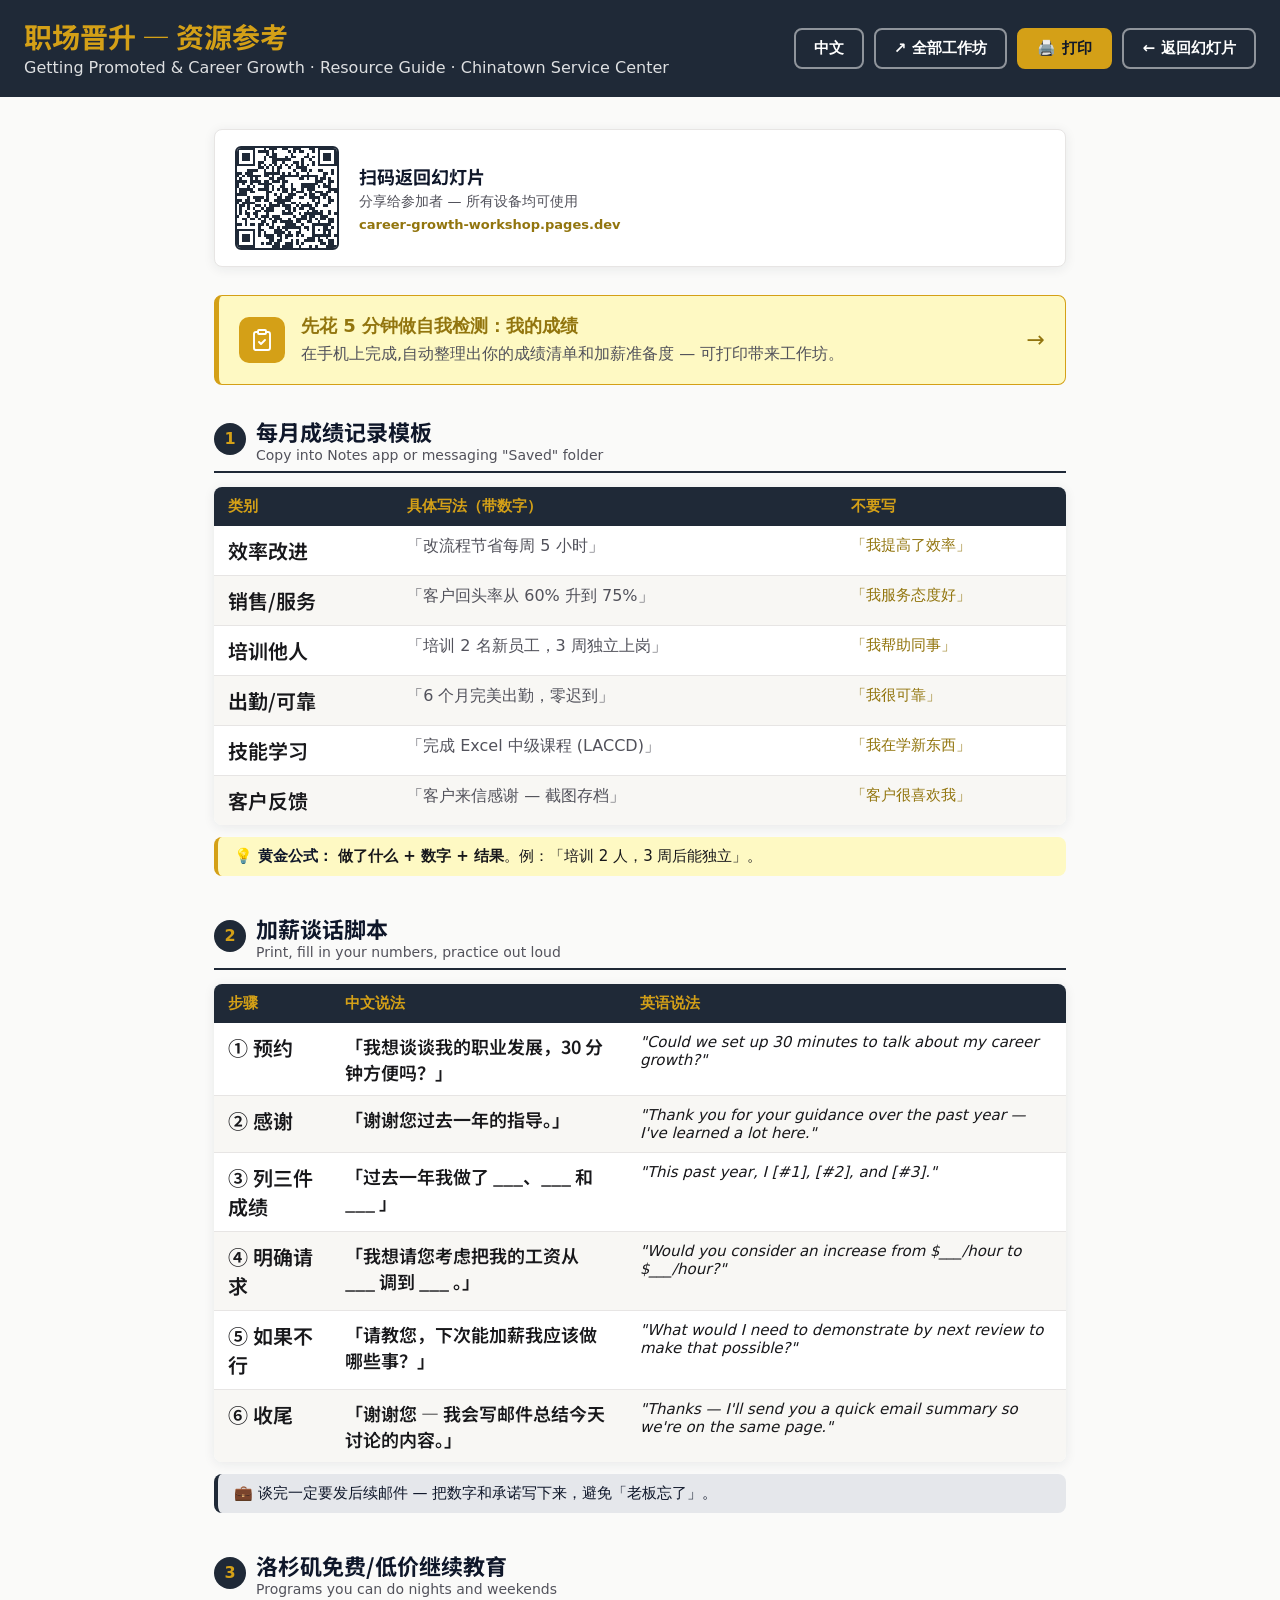
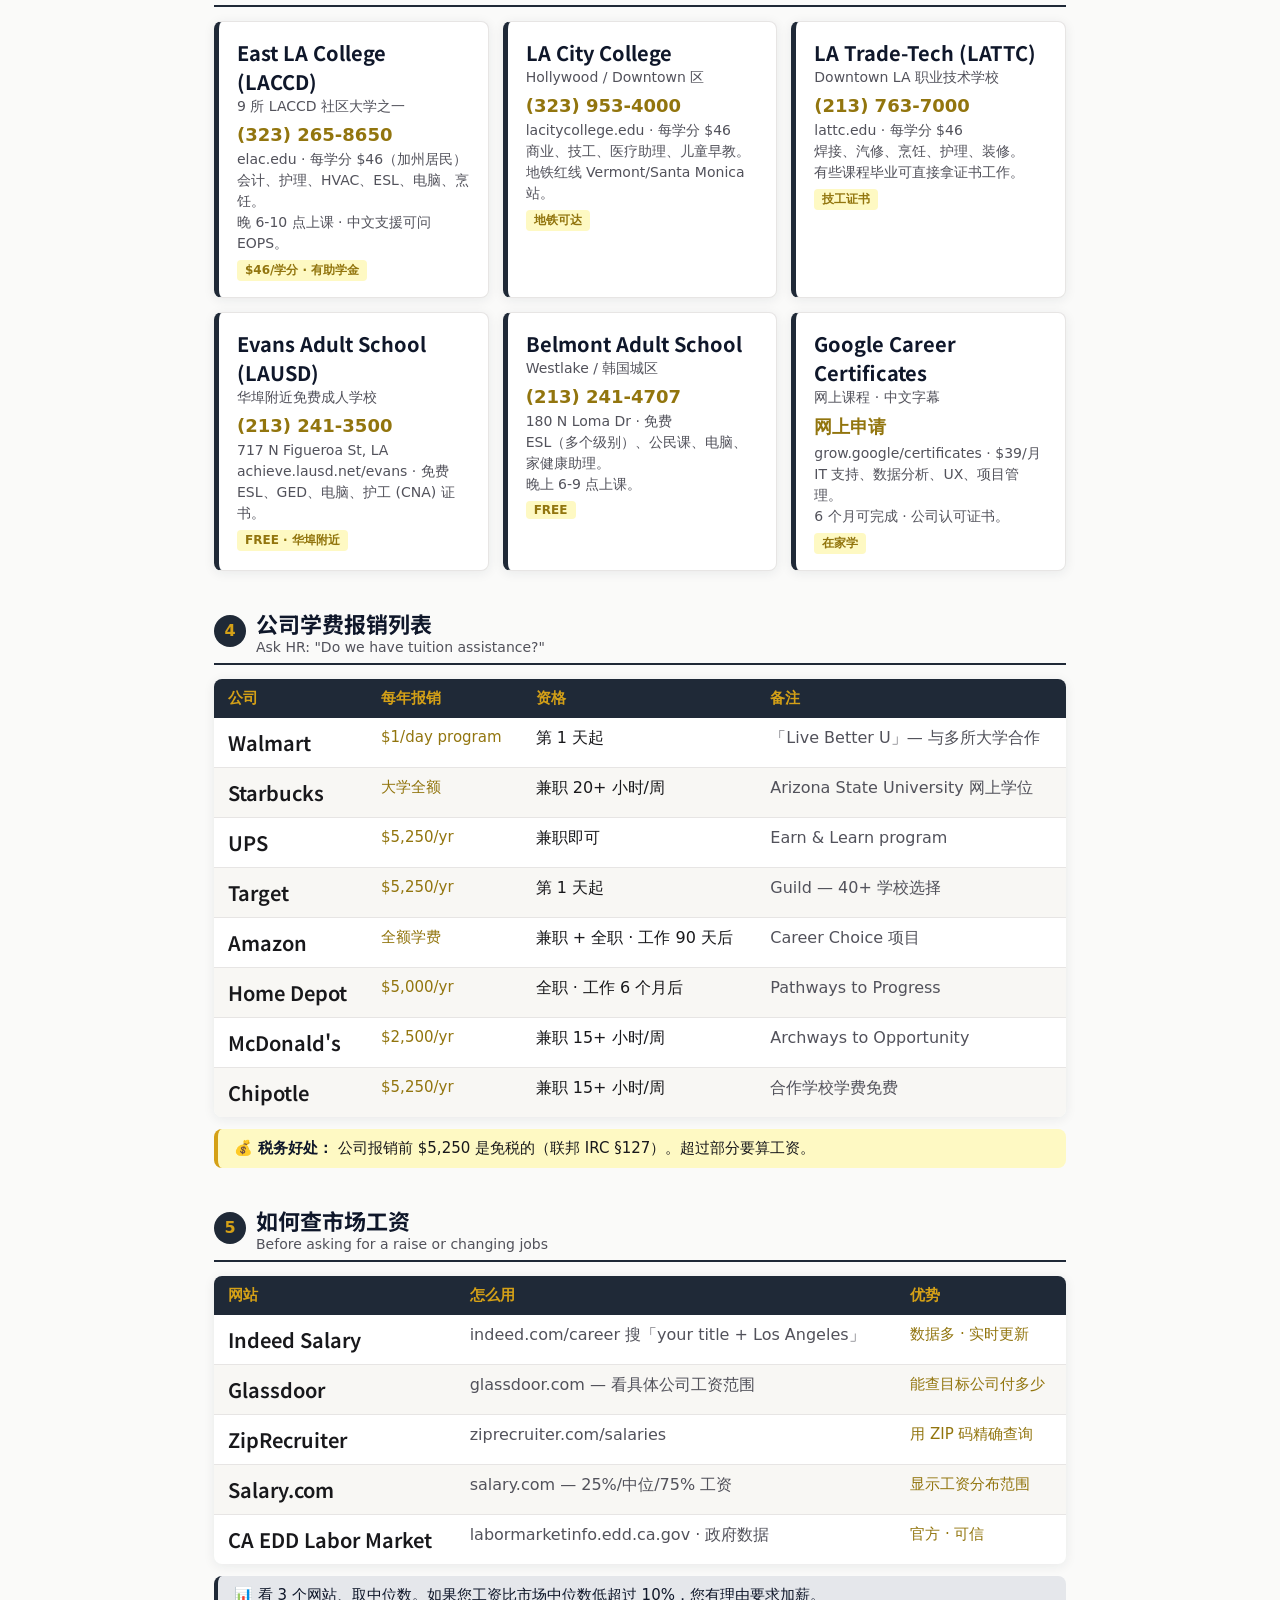
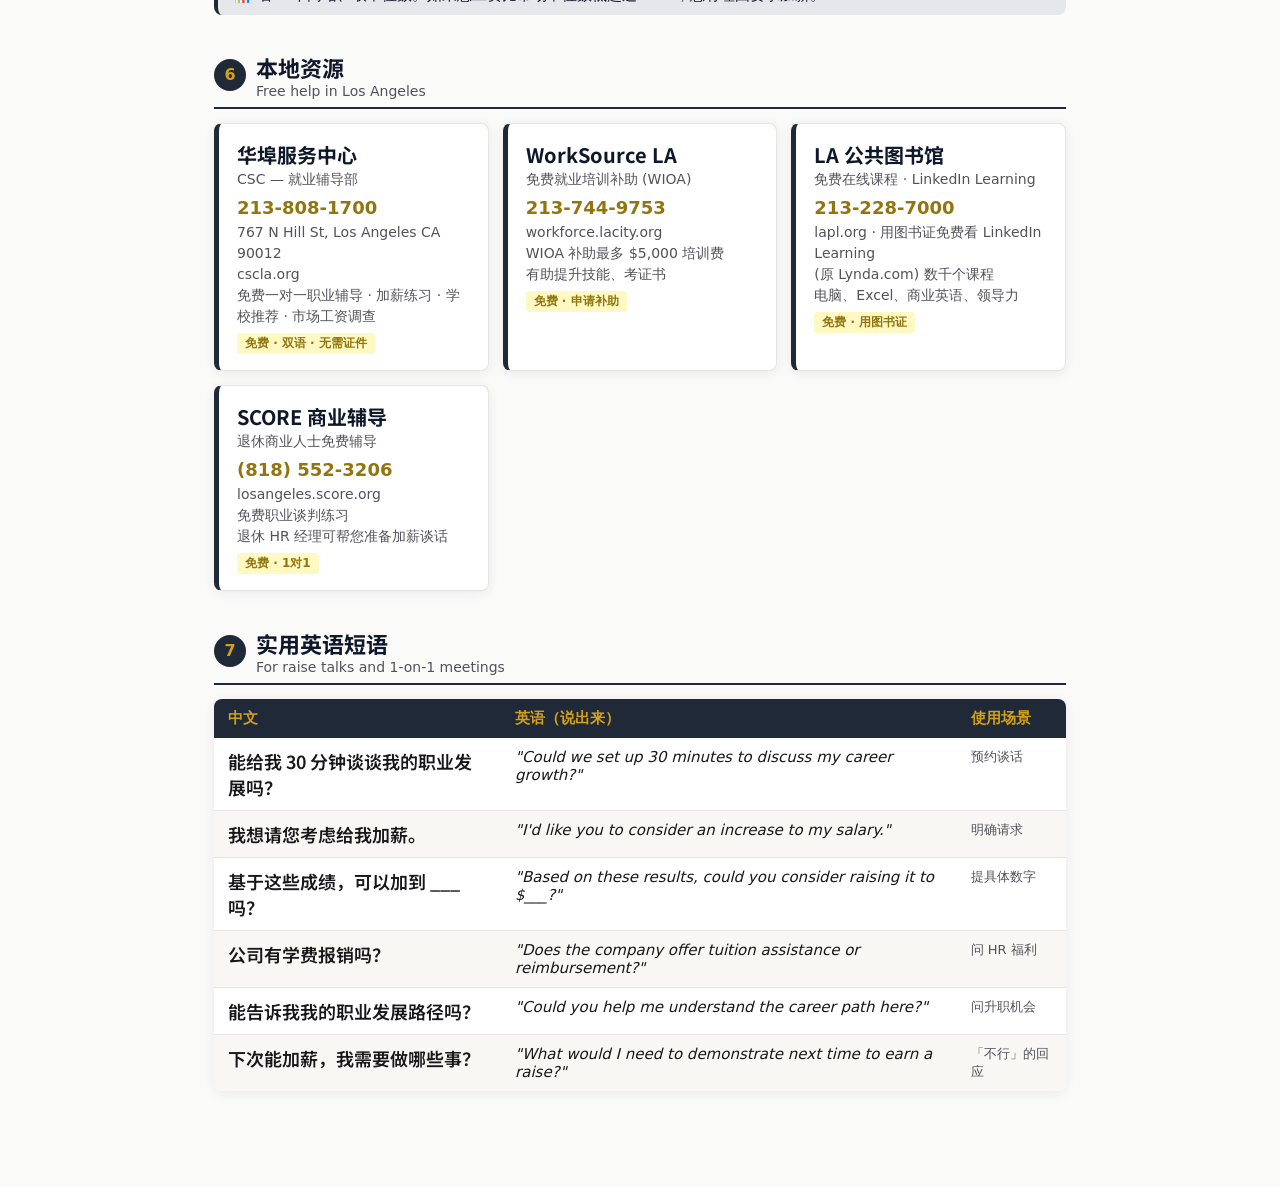
==== commit 8aa39174: "resources: add self-check tool callout linking to csc-diagnostics Adds a bilingual "5-min self-check" ====
--- a/resources.html
+++ b/resources.html
@@ -45,6 +45,17 @@
     </div>
   </div>
 
+  <a class="tool-callout no-print" href="https://csc-diagnostics.pages.dev/#/w15/" target="_blank" rel="noopener noreferrer" aria-label="Self-check tool: Your Wins · 自我检测工具：我的成绩">
+    <span class="tool-callout-icon" aria-hidden="true">
+      <svg xmlns="http://www.w3.org/2000/svg" width="24" height="24" viewBox="0 0 24 24" fill="none" stroke="currentColor" stroke-width="1.9" stroke-linecap="round" stroke-linejoin="round"><rect x="8" y="2" width="8" height="4" rx="1" ry="1"></rect><path d="M16 4h2a2 2 0 0 1 2 2v14a2 2 0 0 1-2 2H6a2 2 0 0 1-2-2V6a2 2 0 0 1 2-2h2"></path><path d="m9 14 2 2 4-4"></path></svg>
+    </span>
+    <span class="tool-callout-text">
+      <span class="tool-callout-title"><span class="zh">先花 5 分钟做自我检测：我的成绩</span><span class="en">First, a 5-min self-check: Your Wins</span></span>
+      <span class="tool-callout-sub"><span class="zh">在手机上完成,自动整理出你的成绩清单和加薪准备度 — 可打印带来工作坊。</span><span class="en">Do it on your phone — it builds your wins list and raise-readiness to print and bring to the workshop.</span></span>
+    </span>
+    <span class="tool-callout-arrow" aria-hidden="true">→</span>
+  </a>
+
   <!-- ── Section 1: Wins-Tracking Template ──────────── -->
   <div class="resource-section">
     <div class="section-header">
--- a/styles.css
+++ b/styles.css
@@ -1102,6 +1102,28 @@
 .qr-top-en { font-size: 14px; color: var(--text-sub); margin-bottom: 6px; }
 .qr-top-url { font-size: 13px; color: var(--accent-text); font-weight: 700; }
 
+.tool-callout {
+  display: flex; align-items: center; gap: 16px;
+  margin: 0 0 30px; padding: 18px 20px;
+  background: var(--accent-light); border: 1px solid var(--accent);
+  border-left: 5px solid var(--accent); border-radius: var(--radius-card);
+  text-decoration: none; color: var(--text);
+  transition: box-shadow .15s ease, transform .15s ease;
+}
+.tool-callout:hover { box-shadow: 0 4px 14px rgba(0,0,0,.08); transform: translateY(-1px); }
+.tool-callout-icon {
+  flex: none; width: 46px; height: 46px; display: grid; place-items: center;
+  background: var(--accent); color: #fff; border-radius: 10px;
+}
+.tool-callout-text { flex: 1; display: flex; flex-direction: column; gap: 4px; }
+.tool-callout-title { font-weight: 700; font-size: 18px; line-height: 1.35; color: var(--accent-text); }
+.tool-callout-sub { font-size: 16px; line-height: 1.5; color: var(--text-sub); }
+.tool-callout-arrow { flex: none; font-size: 22px; color: var(--accent-text); }
+@media (max-width: 560px) {
+  .tool-callout { flex-direction: column; align-items: flex-start; }
+  .tool-callout-arrow { align-self: flex-end; }
+}
+
 .resource-section { margin-bottom: 36px; }
 .section-header {
   display: flex;
@@ -1237,6 +1259,35 @@
   .zh-cell { font-size: 16px; }
 }
 
+/* ─── Visualizations (charts, timelines, decision trees) ─── */
+.viz {
+  margin: 18px auto;
+  padding: 14px 18px;
+  background: #fff;
+  border: 1px solid var(--primary-light);
+  border-radius: 10px;
+  max-width: 540px;
+  text-align: center;
+  color: var(--primary);
+}
+.viz svg {
+  display: block;
+  margin: 0 auto;
+  max-width: 100%;
+  height: auto;
+}
+.viz figcaption {
+  margin-top: 10px;
+  font-size: 14px;
+  color: var(--primary-dark);
+  line-height: 1.5;
+}
+.viz-bars { color: var(--primary-dark); }
+.viz-bars svg text { fill: var(--primary-dark); }
+@media (max-width: 720px) {
+  .viz { max-width: 100%; padding: 12px; }
+}
+
 /* ─── Reduced Motion ────────────────────────────────────── */
 @media (prefers-reduced-motion: reduce) {
   .slide.active { animation: none; }
@@ -1245,3 +1296,63 @@
     animation-duration: 0.01ms !important;
   }
 }
+
+
+/* ── Hub back-chip (link to csc-workshops.pages.dev parent hub) ── */
+.hub-back-chip {
+  display: inline-flex;
+  align-items: center;
+  gap: 5px;
+  padding: 4px 11px 4px 9px;
+  font-family: inherit;
+  font-size: 12px;
+  font-weight: 600;
+  color: rgba(255, 255, 255, 0.85);
+  background: rgba(255, 255, 255, 0.12);
+  border: 1px solid rgba(255, 255, 255, 0.18);
+  border-radius: 999px;
+  text-decoration: none;
+  white-space: nowrap;
+  transition: background-color 150ms ease, color 150ms ease, transform 150ms ease;
+}
+.hub-back-chip:hover {
+  background: rgba(255, 255, 255, 0.22);
+  color: white;
+  transform: translateX(-2px);
+}
+.hub-back-chip:focus-visible {
+  outline: 2px solid white;
+  outline-offset: 2px;
+}
+.hub-back-chip svg { flex-shrink: 0; opacity: 0.9; }
+
+/* ===== PRINT: slide handout (one slide per page) ===== */
+@page { size: landscape; margin: 12mm; }
+
+@media print {
+  html, body { height: auto !important; overflow: visible !important;
+               background: #fff !important; color: #000 !important; }
+  .slides-area, #slidesArea { position: static !important; overflow: visible !important; }
+  .slide {
+    display: block !important; position: static !important; inset: auto !important;
+    height: auto !important; min-height: auto !important; overflow: visible !important;
+    page-break-after: always; break-after: page; cursor: default;
+    zoom: 0.7;
+  }
+  .slide:last-child { page-break-after: auto; break-after: auto; }
+  /* slide-8 (3-question T/F quiz) force-reveals all three Q&A blocks stacked,
+     overflowing one landscape page at 0.7 — shrink just this slide to keep it on one page */
+  #slide-8 { zoom: 0.60; }
+  .slide, .slide * { animation: none !important; }
+  /* hide interactive chrome (nav, toggles, reveal + print buttons, hub link) */
+  .slide-header, .slide-footer, .lang-toggle, .skip-to-main, .key-hint,
+  .nav-btn, .progress-track, .progress-label, .progress-dots, .progress-fill,
+  .hub-back-chip, .start-hint, [data-action], nav { display: none !important; }
+  /* keep small blocks intact across page breaks */
+  .answer-block, .activity-answer, .activity-answer-box, .note-block,
+  [class*="card"], [class*="-box"], [class*="callout"] { break-inside: avoid; page-break-inside: avoid; }
+  /* force-reveal gated answers so the handout is complete */
+  .answer-block, .answer, .activity-answer, .activity-answer-box,
+  .blank-answer, .paycheck-hidden, .option-match,
+  .q1-answer, .q2-answer, .q3-answer, .q2-block, .q3-block { display: block !important; }
+}
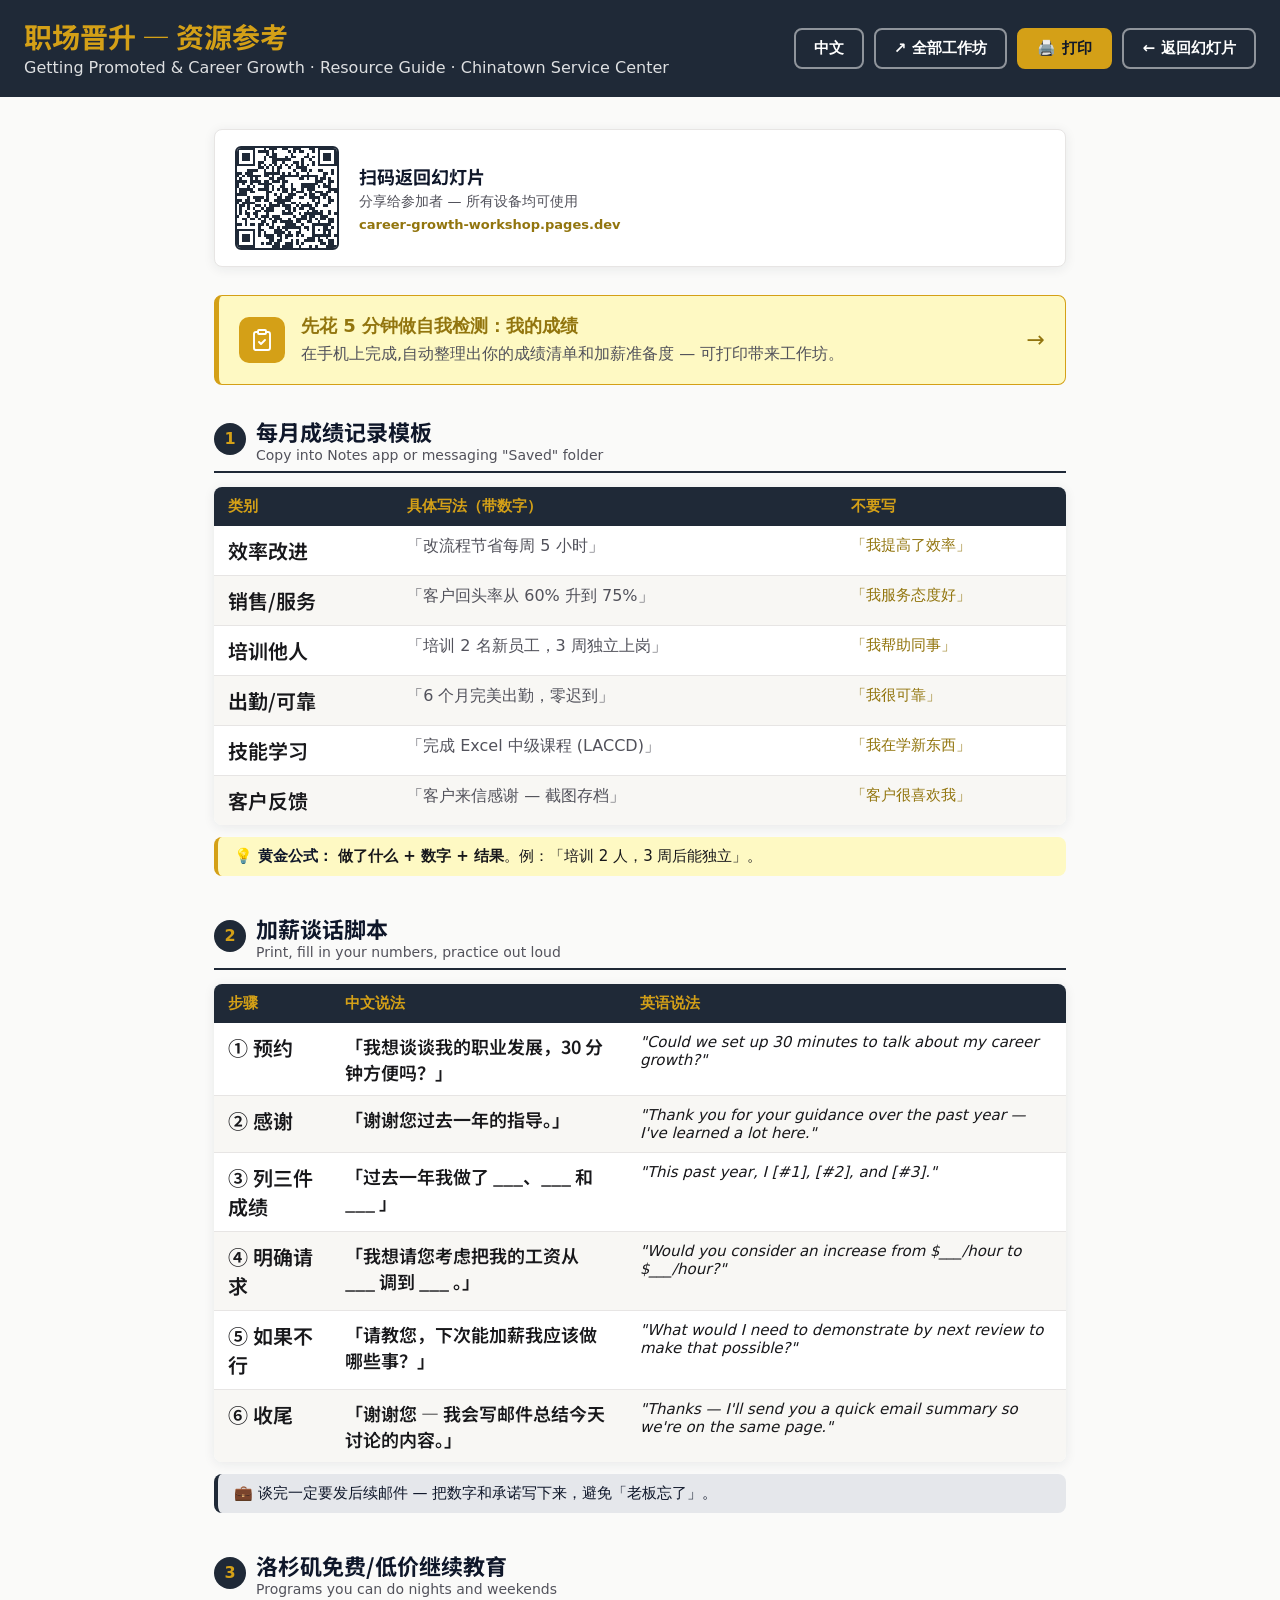
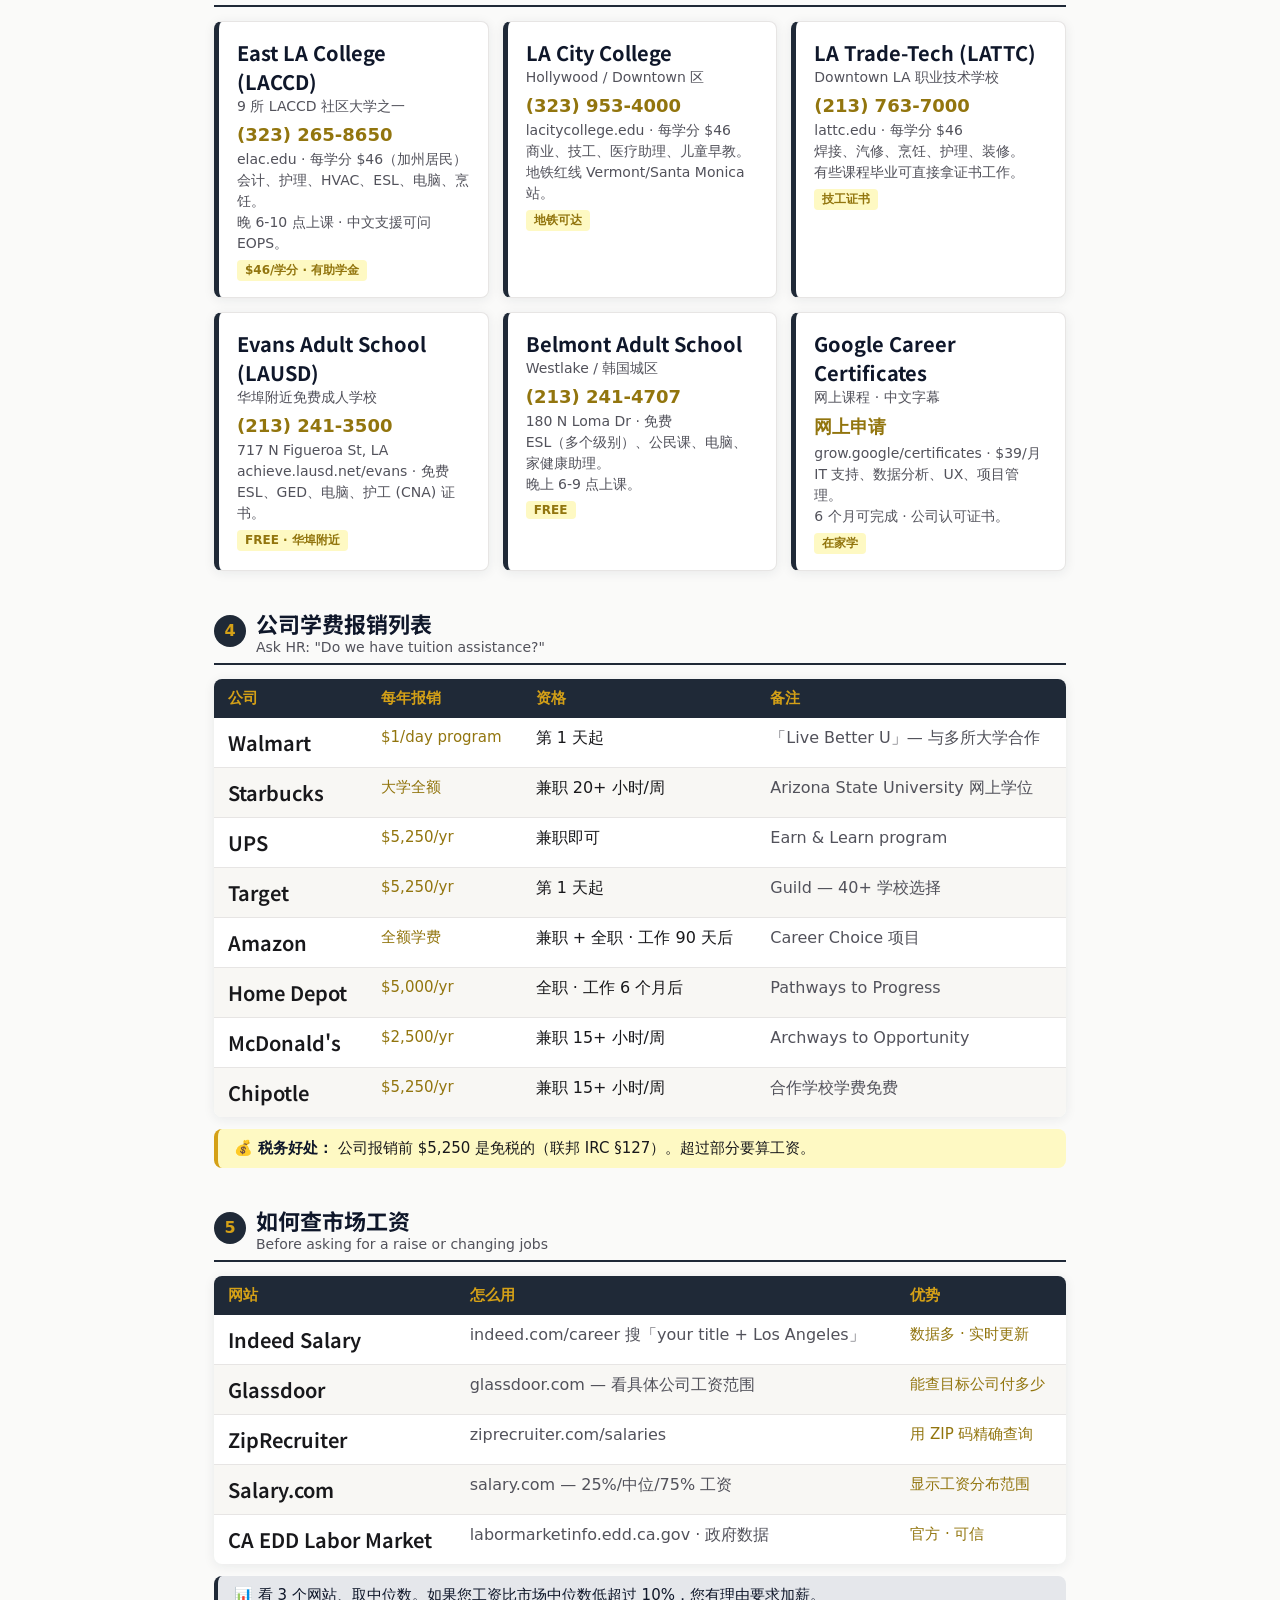
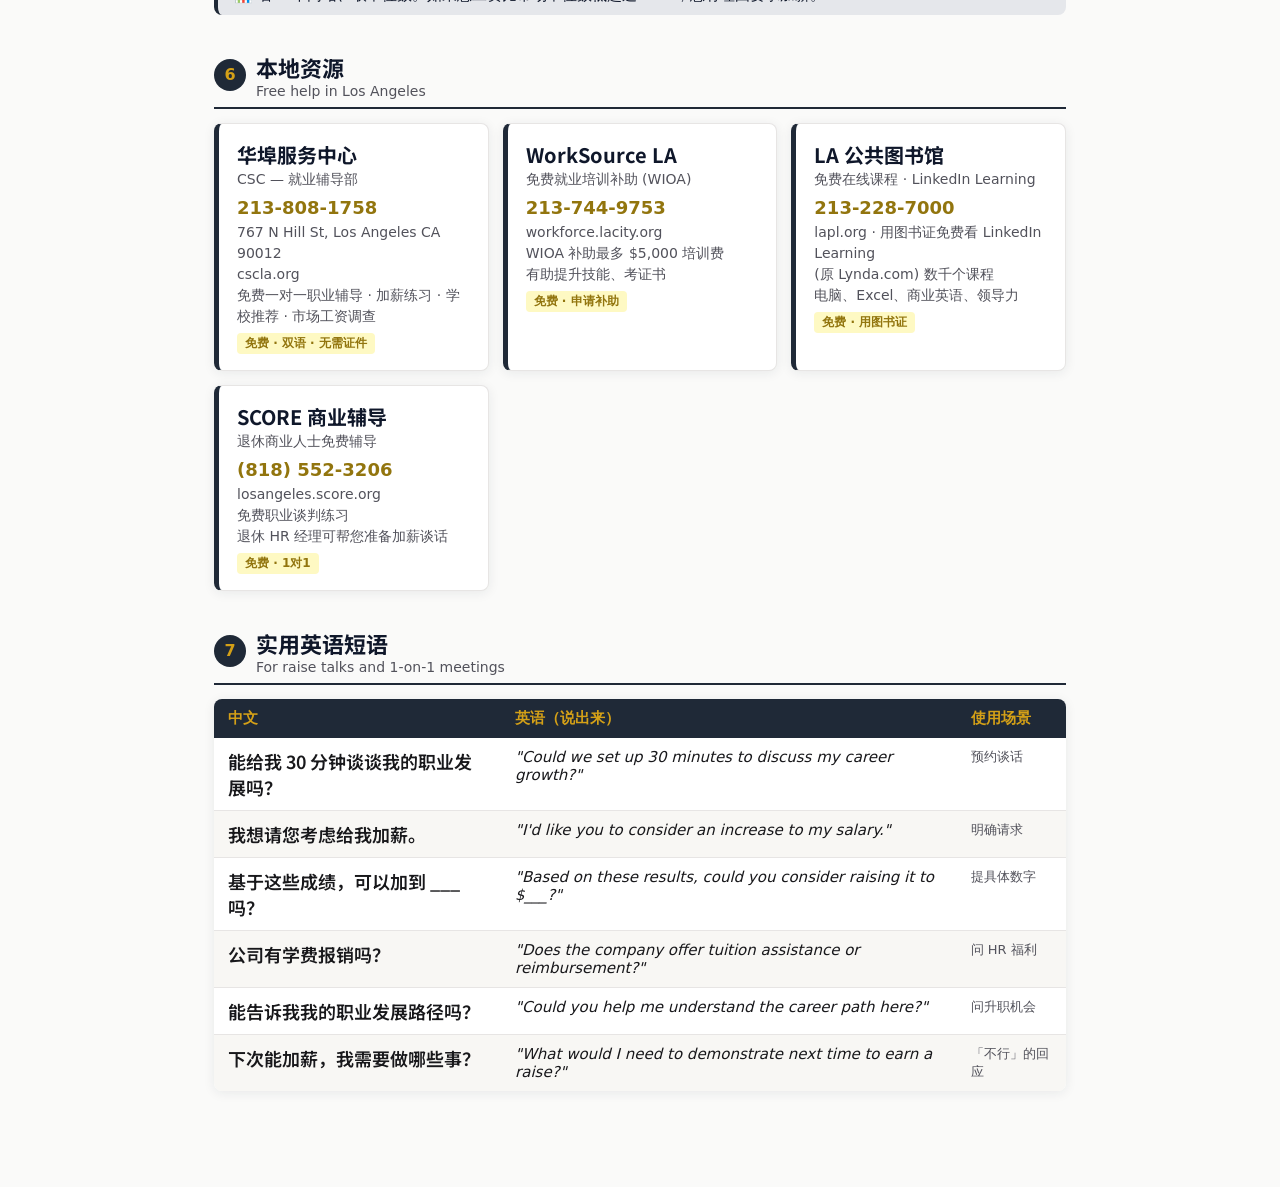
==== commit 3b626282: "Update CSC phone number to 213-808-1758 Co-Authored-By: Claude Opus 4.8 (1M context) <noreply@anthro" ====
--- a/resources.html
+++ b/resources.html
@@ -382,7 +382,7 @@
       <div class="org-card">
         <div class="org-name-zh"><span class="zh">华埠服务中心</span><span class="en">Chinatown Service Center</span></div>
         <div class="org-name-en"><span class="zh">CSC — 就业辅导部</span><span class="en">CSC — Employment Services</span></div>
-        <div class="org-phone">213-808-1700</div>
+        <div class="org-phone">213-808-1758</div>
         <div class="org-detail">
           <span class="zh">767 N Hill St, Los Angeles CA 90012<br>cscla.org<br>免费一对一职业辅导 · 加薪练习 · 学校推荐 · 市场工资调查</span>
           <span class="en">767 N Hill St, Los Angeles CA 90012<br>cscla.org<br>Free 1-on-1 career counseling · Raise-talk practice · School referrals · Pay research</span>
